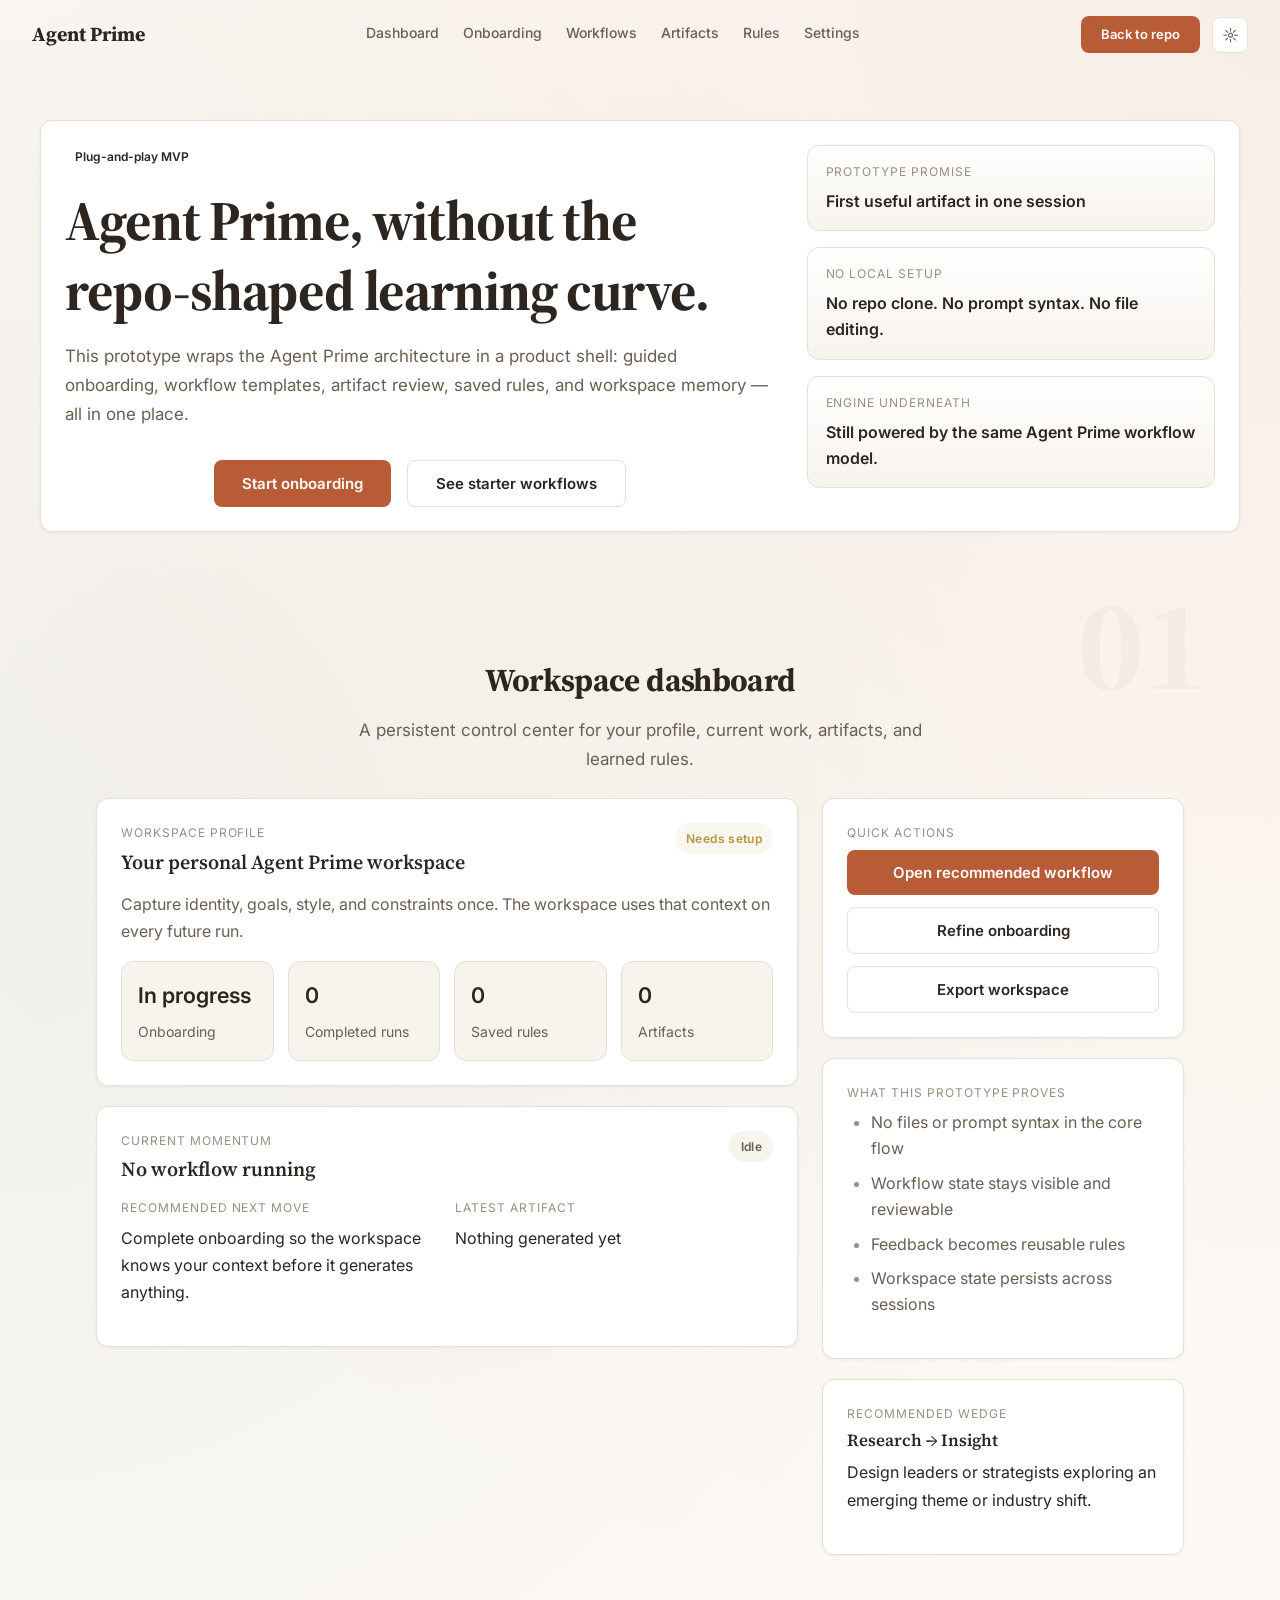
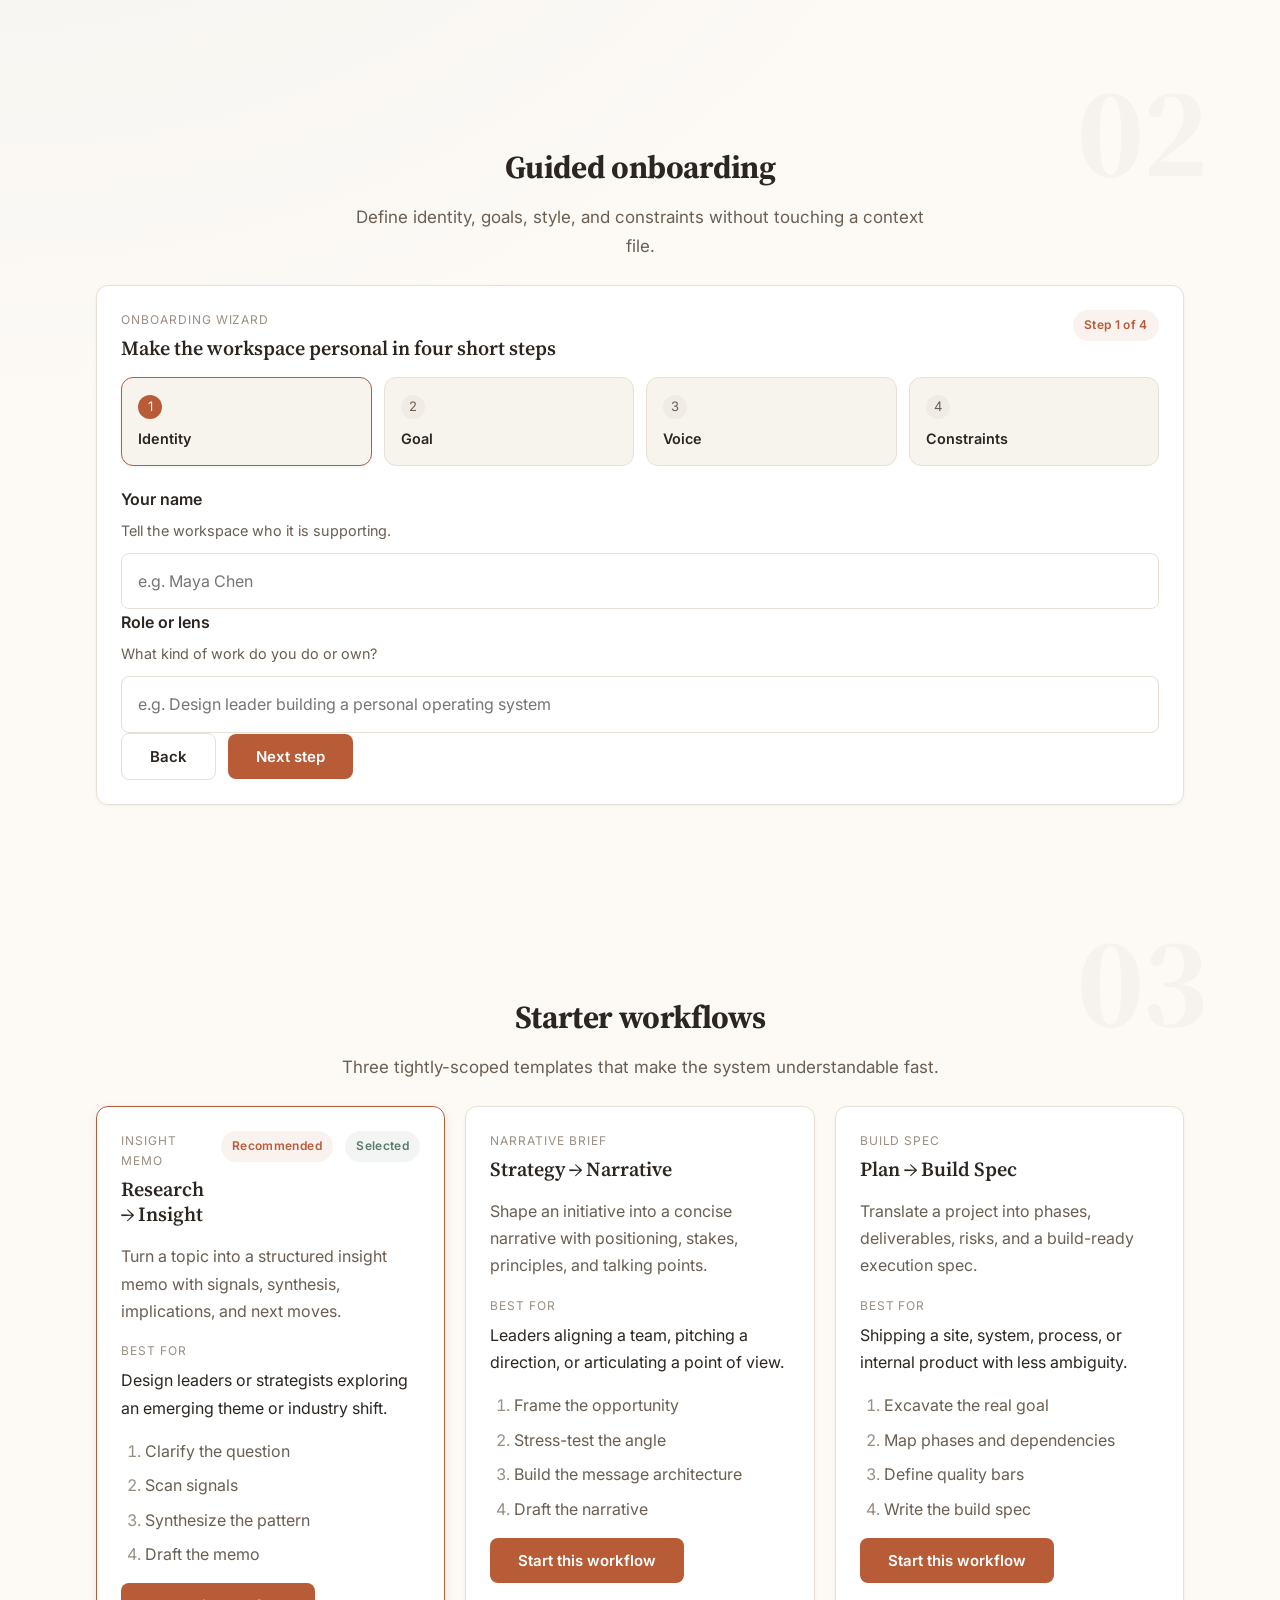
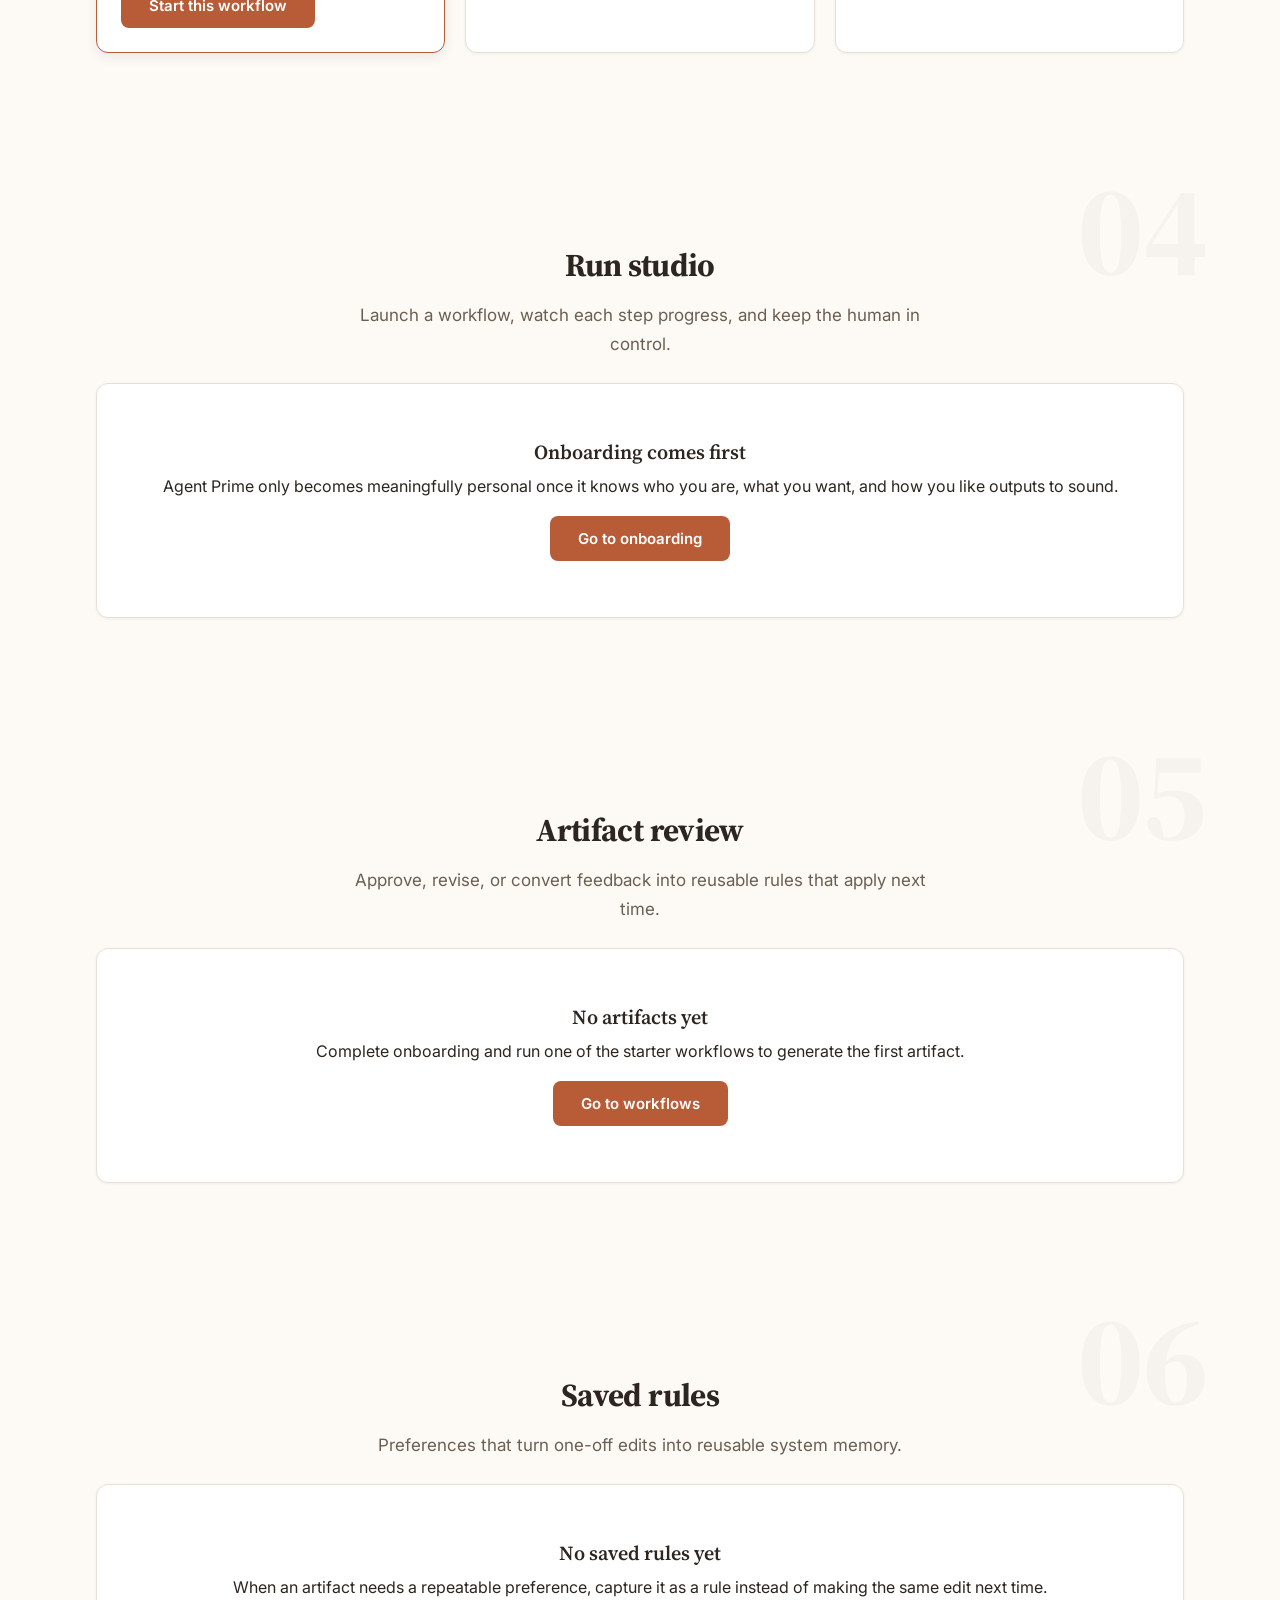
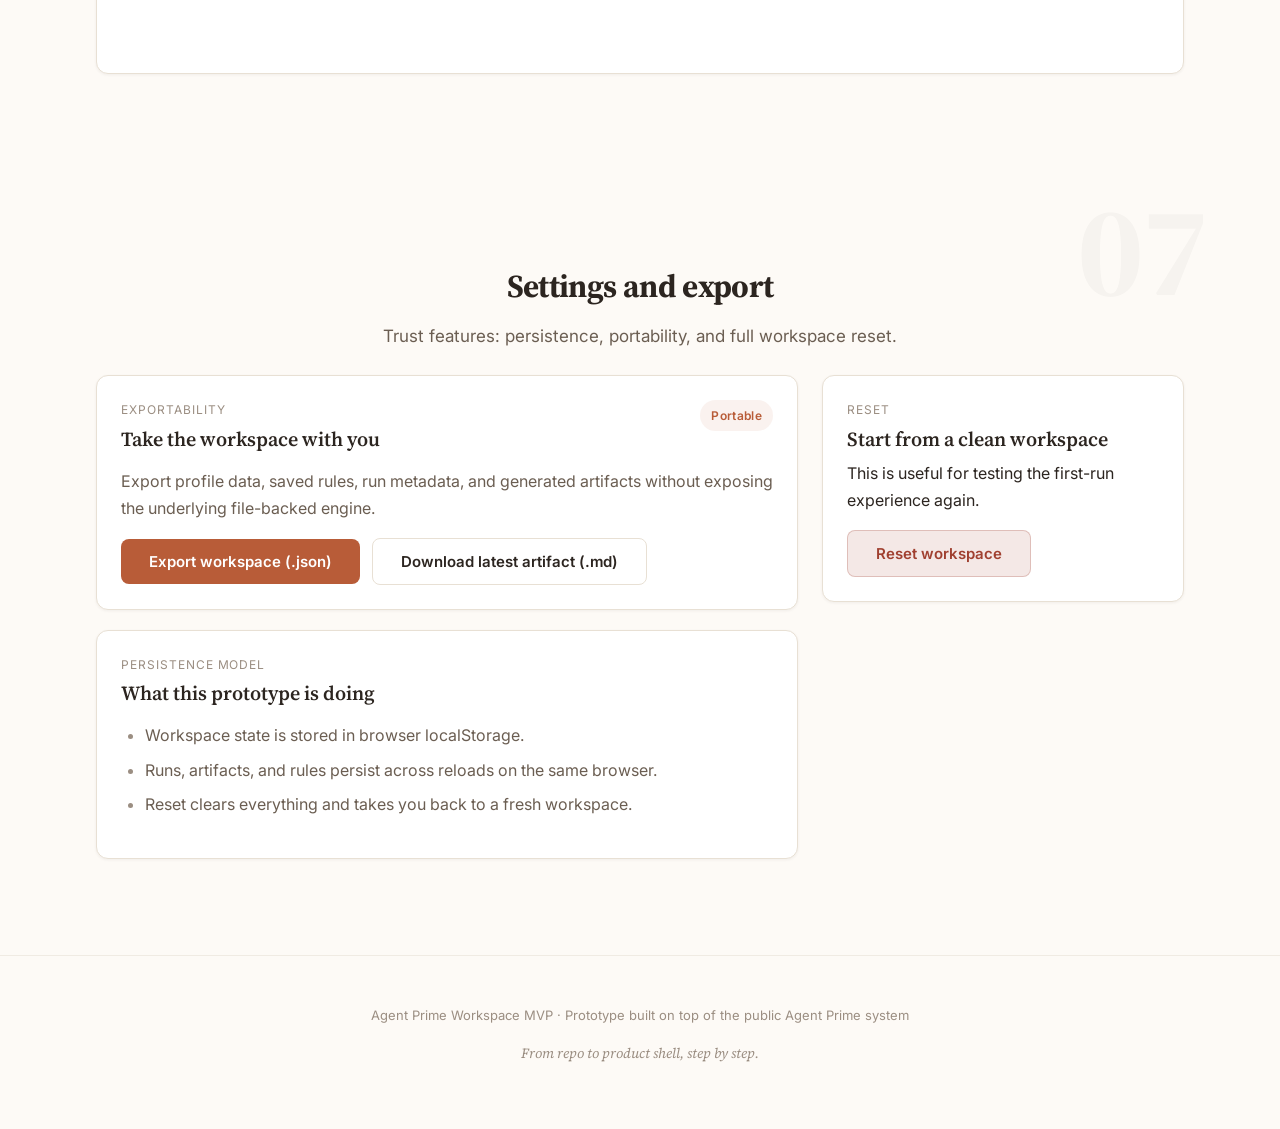
==== workspace-mvp/index.html @ 882a3389 "Add workspace MVP preview Co-authored-by: Copilot <223556219+Copilot@users.noreply.github.com>" ====
<!DOCTYPE html>
<html lang="en" data-theme="light">
<head>
  <meta charset="UTF-8">
  <meta name="viewport" content="width=device-width, initial-scale=1.0">
  <title>Agent Prime Workspace — Plug-and-Play MVP</title>
  <meta name="description" content="A plug-and-play Agent Prime workspace prototype: guided onboarding, workflow templates, artifact review, saved rules, and persistent memory in one place.">
  <meta property="og:title" content="Agent Prime Workspace — Plug-and-Play MVP">
  <meta property="og:description" content="Guided onboarding, reusable workflows, artifact review, and compounding rules — a product shell around Agent Prime.">
  <meta property="og:type" content="website">
  <meta property="og:image" content="https://avyayalaya.github.io/agent-prime/assets/og-image.png">
  <meta name="twitter:card" content="summary_large_image">
  <meta name="twitter:title" content="Agent Prime Workspace — Plug-and-Play MVP">
  <meta name="twitter:description" content="A hosted-workspace-style prototype for Agent Prime.">
  <meta name="twitter:image" content="https://avyayalaya.github.io/agent-prime/assets/og-image.png">

  <script>
    (function () {
      try {
        var saved = localStorage.getItem('agent-prime-theme');
        if (saved === 'dark' || saved === 'light') {
          document.documentElement.setAttribute('data-theme', saved);
        } else if (window.matchMedia && window.matchMedia('(prefers-color-scheme: dark)').matches) {
          document.documentElement.setAttribute('data-theme', 'dark');
        }
      } catch (e) {}
    })();
  </script>

  <link rel="preconnect" href="https://fonts.googleapis.com">
  <link rel="preconnect" href="https://fonts.gstatic.com" crossorigin>
  <link href="https://fonts.googleapis.com/css2?family=Source+Serif+4:ital,opsz,wght@0,8..60,400;0,8..60,600;0,8..60,700;1,8..60,400;1,8..60,600;1,8..60,700&family=Inter:wght@400;500;600&family=JetBrains+Mono:wght@400&display=swap" rel="stylesheet">
  <link rel="stylesheet" href="assets/style.css">
  <link rel="stylesheet" href="assets/workspace.css">
</head>
<body class="workspace-page">
  <div class="progress-bar" aria-hidden="true"></div>

  <header class="site-nav" role="banner">
    <a href="index.html" class="site-nav__logo" aria-label="Agent Prime — home">Agent Prime</a>

    <nav aria-label="Workspace navigation">
      <ul class="site-nav__links" id="main-nav">
        <li><a href="#dashboard">Dashboard</a></li>
        <li><a href="#onboarding">Onboarding</a></li>
        <li><a href="#workflows">Workflows</a></li>
        <li><a href="#artifacts">Artifacts</a></li>
        <li><a href="#rules">Rules</a></li>
        <li><a href="#settings">Settings</a></li>
      </ul>
    </nav>

    <div class="site-nav__right">
      <a href="../README.md" class="site-nav__cta">Back to repo</a>
      <button
        class="theme-toggle"
        type="button"
        aria-label="Switch to dark mode"
        title="Toggle dark mode"
      >
        <span class="theme-toggle__icon--light" aria-hidden="true">&#9788;</span>
        <span class="theme-toggle__icon--dark" aria-hidden="true">&#9789;</span>
      </button>
      <button
        class="nav-toggle"
        type="button"
        aria-label="Open navigation"
        aria-expanded="false"
        aria-controls="main-nav"
      >
        <span aria-hidden="true">&#9776;</span>
      </button>
    </div>
  </header>

  <main>
    <section id="hero" class="workspace-hero-section">
      <div class="workspace-shell">
        <div class="workspace-hero card">
          <div class="workspace-hero__copy">
            <span class="badge badge--warm">Plug-and-play MVP</span>
            <h1>Agent Prime, without the repo-shaped learning curve.</h1>
            <p class="subtitle">This prototype wraps the Agent Prime architecture in a product shell: guided onboarding, workflow templates, artifact review, saved rules, and workspace memory — all in one place.</p>
            <div class="hero__cta">
              <a href="#onboarding" class="btn btn--primary">Start onboarding</a>
              <a href="#workflows" class="btn btn--secondary">See starter workflows</a>
            </div>
          </div>

          <div class="workspace-hero__meta">
            <div class="workspace-mini-stat">
              <span class="workspace-mini-stat__label">Prototype promise</span>
              <strong>First useful artifact in one session</strong>
            </div>
            <div class="workspace-mini-stat">
              <span class="workspace-mini-stat__label">No local setup</span>
              <strong>No repo clone. No prompt syntax. No file editing.</strong>
            </div>
            <div class="workspace-mini-stat">
              <span class="workspace-mini-stat__label">Engine underneath</span>
              <strong>Still powered by the same Agent Prime workflow model.</strong>
            </div>
          </div>
        </div>
      </div>
    </section>

    <section id="dashboard" class="section workspace-section fade-in">
      <div class="section-number" aria-hidden="true">01</div>
      <div class="section__header">
        <h2 class="section__title">Workspace dashboard</h2>
        <p class="section__subtitle">A persistent control center for your profile, current work, artifacts, and learned rules.</p>
      </div>
      <div class="workspace-shell">
        <div id="workspaceDashboard"></div>
      </div>
    </section>

    <section id="onboarding" class="section workspace-section fade-in">
      <div class="section-number" aria-hidden="true">02</div>
      <div class="section__header">
        <h2 class="section__title">Guided onboarding</h2>
        <p class="section__subtitle">Define identity, goals, style, and constraints without touching a context file.</p>
      </div>
      <div class="workspace-shell">
        <div id="workspaceOnboarding"></div>
      </div>
    </section>

    <section id="workflows" class="section workspace-section fade-in">
      <div class="section-number" aria-hidden="true">03</div>
      <div class="section__header">
        <h2 class="section__title">Starter workflows</h2>
        <p class="section__subtitle">Three tightly-scoped templates that make the system understandable fast.</p>
      </div>
      <div class="workspace-shell">
        <div id="workspaceWorkflows"></div>
      </div>
    </section>

    <section id="studio" class="section workspace-section fade-in">
      <div class="section-number" aria-hidden="true">04</div>
      <div class="section__header">
        <h2 class="section__title">Run studio</h2>
        <p class="section__subtitle">Launch a workflow, watch each step progress, and keep the human in control.</p>
      </div>
      <div class="workspace-shell">
        <div id="workspaceStudio"></div>
      </div>
    </section>

    <section id="artifacts" class="section workspace-section fade-in">
      <div class="section-number" aria-hidden="true">05</div>
      <div class="section__header">
        <h2 class="section__title">Artifact review</h2>
        <p class="section__subtitle">Approve, revise, or convert feedback into reusable rules that apply next time.</p>
      </div>
      <div class="workspace-shell">
        <div id="workspaceArtifacts"></div>
      </div>
    </section>

    <section id="rules" class="section workspace-section fade-in">
      <div class="section-number" aria-hidden="true">06</div>
      <div class="section__header">
        <h2 class="section__title">Saved rules</h2>
        <p class="section__subtitle">Preferences that turn one-off edits into reusable system memory.</p>
      </div>
      <div class="workspace-shell">
        <div id="workspaceRules"></div>
      </div>
    </section>

    <section id="settings" class="section workspace-section fade-in">
      <div class="section-number" aria-hidden="true">07</div>
      <div class="section__header">
        <h2 class="section__title">Settings and export</h2>
        <p class="section__subtitle">Trust features: persistence, portability, and full workspace reset.</p>
      </div>
      <div class="workspace-shell">
        <div id="workspaceSettings"></div>
      </div>
    </section>
  </main>

  <footer class="site-footer">
    <p>Agent Prime Workspace MVP &middot; Prototype built on top of the public Agent Prime system</p>
    <p class="site-footer__motto">From repo to product shell, step by step.</p>
  </footer>

  <script src="assets/main.js"></script>
  <script src="assets/workspace.js"></script>
</body>
</html>
---- workspace-mvp/assets/style.css ----
/* ==========================================================================
   Agent Prime — Design System & Landing Page Styles
   Version: 1.0.0
   ========================================================================== */

/* --------------------------------------------------------------------------
   1. CUSTOM PROPERTIES — Light Mode (Default)
   -------------------------------------------------------------------------- */
:root {
  /* Backgrounds & Surfaces */
  --bg: #FDFAF6;
  --surface: #FFFFFF;
  --surface-warm: #F7F3ED;

  /* Borders */
  --border: #E8E0D4;
  --border-light: #F0EBE3;

  /* Text */
  --text: #2C2520;
  --text-secondary: #6B5E52;
  --text-muted: #9B8E82;

  /* Accent — Terracotta */
  --accent: #B85C38;
  --accent-light: rgba(184, 92, 56, 0.08);
  --accent-medium: rgba(184, 92, 56, 0.15);

  /* Sage */
  --sage: #5B7B6A;
  --sage-light: rgba(91, 123, 106, 0.08);

  /* Warm Gold */
  --warm-gold: #B8963E;
  --warm-gold-light: rgba(184, 150, 62, 0.08);

  /* Stone */
  --stone: #8B7D6B;

  /* Human — Purple */
  --human: #6B4C8A;
  --human-light: rgba(107, 76, 138, 0.08);

  /* Error */
  --error: #A04030;
  --error-light: rgba(160, 64, 48, 0.08);

  /* Radii */
  --radius: 8px;
  --radius-lg: 12px;

  /* Shadows */
  --shadow-sm: 0 1px 3px rgba(44, 37, 32, 0.06);
  --shadow-md: 0 4px 12px rgba(44, 37, 32, 0.08);
  --shadow-lg: 0 8px 24px rgba(44, 37, 32, 0.12);

  /* Font stacks */
  --font-serif: 'Source Serif 4', Georgia, 'Times New Roman', serif;
  --font-sans: 'Inter', -apple-system, BlinkMacSystemFont, 'Segoe UI', Roboto, sans-serif;
  --font-mono: 'JetBrains Mono', 'Fira Code', 'Cascadia Code', Consolas, monospace;
}

/* --------------------------------------------------------------------------
   1b. CUSTOM PROPERTIES — Dark Mode
   -------------------------------------------------------------------------- */
[data-theme="dark"] {
  --bg: #0F0D0B;
  --surface: rgba(255, 255, 255, 0.04);
  --surface-warm: rgba(255, 255, 255, 0.06);
  --border: rgba(255, 255, 255, 0.08);
  --border-light: rgba(255, 255, 255, 0.04);
  --text: #F0EDE8;
  --text-secondary: #B0A89E;
  --text-muted: #7A7068;
  --accent: #D4714A;
  --accent-light: rgba(212, 113, 74, 0.12);
  --accent-medium: rgba(212, 113, 74, 0.2);
  --sage: #7BA08A;
  --sage-light: rgba(123, 160, 138, 0.12);
  --warm-gold: #D4B44A;
  --warm-gold-light: rgba(212, 180, 74, 0.12);
  --stone: #A89888;
  --human: #9A7CB8;
  --human-light: rgba(154, 124, 184, 0.12);
  --error: #D05040;
  --error-light: rgba(208, 80, 64, 0.12);
  --shadow-sm: 0 1px 3px rgba(0, 0, 0, 0.2);
  --shadow-md: 0 4px 12px rgba(0, 0, 0, 0.25);
  --shadow-lg: 0 8px 24px rgba(0, 0, 0, 0.35);
}

/* --------------------------------------------------------------------------
   2. RESET & BASE
   -------------------------------------------------------------------------- */
*,
*::before,
*::after {
  box-sizing: border-box;
  margin: 0;
  padding: 0;
}

html {
  scroll-behavior: smooth;
  -webkit-text-size-adjust: 100%;
  text-size-adjust: 100%;
}

body {
  font-family: var(--font-sans);
  font-size: 1rem;
  line-height: 1.65;
  color: var(--text);
  background: var(--bg);
  -webkit-font-smoothing: antialiased;
  -moz-osx-font-smoothing: grayscale;
  text-rendering: optimizeLegibility;
  overflow-x: hidden;
  min-height: 100vh;
}

img,
picture,
video,
canvas,
svg {
  display: block;
  max-width: 100%;
}

input,
button,
textarea,
select {
  font: inherit;
}

a {
  color: var(--accent);
  text-decoration: none;
  transition: color 0.15s ease;
}

a:hover {
  color: var(--text);
}

::selection {
  background: var(--accent-medium);
  color: var(--text);
}

/* --------------------------------------------------------------------------
   3. PROGRESS BAR
   -------------------------------------------------------------------------- */
.progress-bar {
  position: fixed;
  top: 0;
  left: 0;
  height: 3px;
  width: 0%;
  background: linear-gradient(90deg, var(--accent), var(--warm-gold));
  z-index: 200;
  transition: width 0.1s linear;
  pointer-events: none;
}

/* --------------------------------------------------------------------------
   4. TYPOGRAPHY
   -------------------------------------------------------------------------- */
h1, h2, h3, h4, h5, h6 {
  font-family: var(--font-serif);
  color: var(--text);
  line-height: 1.25;
  text-wrap: balance;
}

h1 {
  font-size: 2.25rem;
  font-weight: 700;
  letter-spacing: -0.02em;
  margin-bottom: 1rem;
}

h2 {
  font-size: 1.625rem;
  font-weight: 600;
  letter-spacing: -0.015em;
  margin-bottom: 0.75rem;
}

h3 {
  font-size: 1.25rem;
  font-weight: 600;
  margin-bottom: 0.5rem;
}

h4 {
  font-size: 1.0625rem;
  font-weight: 600;
  margin-bottom: 0.5rem;
}

h5 {
  font-size: 0.9375rem;
  font-weight: 600;
  margin-bottom: 0.375rem;
}

h6 {
  font-size: 0.8125rem;
  font-weight: 600;
  text-transform: uppercase;
  letter-spacing: 0.05em;
  margin-bottom: 0.375rem;
}

p {
  margin-bottom: 1rem;
  line-height: 1.7;
}

.subtitle {
  font-size: 1.0625rem;
  color: var(--text-secondary);
  line-height: 1.7;
}

strong {
  font-weight: 600;
}

em {
  font-style: italic;
}

ul, ol {
  padding-left: 1.5rem;
  margin-bottom: 1rem;
}

li {
  margin-bottom: 0.375rem;
  line-height: 1.65;
}

li::marker {
  color: var(--text-muted);
}

hr {
  border: none;
  border-top: 1px solid var(--border);
  margin: 2rem 0;
}

/* --------------------------------------------------------------------------
   5. DARK MODE TOGGLE
   -------------------------------------------------------------------------- */
.theme-toggle {
  position: relative;
  background: var(--surface);
  border: 1px solid var(--border);
  border-radius: var(--radius);
  width: 2.25rem;
  height: 2.25rem;
  display: flex;
  align-items: center;
  justify-content: center;
  cursor: pointer;
  transition: box-shadow 0.2s ease, border-color 0.2s ease;
  color: var(--text-secondary);
  font-size: 1rem;
  flex-shrink: 0;
}

.theme-toggle:hover {
  box-shadow: var(--shadow-sm);
  border-color: var(--accent);
  color: var(--accent);
}

.theme-toggle__icon--light,
.theme-toggle__icon--dark {
  position: absolute;
  transition: opacity 0.2s ease;
}

.theme-toggle__icon--dark {
  opacity: 0;
}

[data-theme="dark"] .theme-toggle__icon--light {
  opacity: 0;
}

[data-theme="dark"] .theme-toggle__icon--dark {
  opacity: 1;
}

/* --------------------------------------------------------------------------
   6. CARD
   -------------------------------------------------------------------------- */
.card {
  background: var(--surface);
  border: 1px solid var(--border);
  border-radius: var(--radius-lg);
  padding: 1.5rem;
  box-shadow: var(--shadow-sm);
  transition: box-shadow 0.2s ease, transform 0.2s ease;
}

.card:hover {
  box-shadow: var(--shadow-md);
}

/* --------------------------------------------------------------------------
   7. BADGES
   -------------------------------------------------------------------------- */
.badge {
  display: inline-flex;
  align-items: center;
  gap: 0.25rem;
  padding: 0.25rem 0.625rem;
  font-size: 0.75rem;
  font-weight: 600;
  border-radius: 100px;
  line-height: 1.4;
}

.badge--accent {
  background: var(--accent-light);
  color: var(--accent);
}

.badge--sage {
  background: var(--sage-light);
  color: var(--sage);
}

.badge--gold {
  background: var(--warm-gold-light);
  color: var(--warm-gold);
}

.badge--stone {
  background: rgba(139, 125, 107, 0.08);
  color: var(--stone);
}

[data-theme="dark"] .badge--stone {
  background: rgba(168, 152, 136, 0.12);
}

.badge--human {
  background: var(--human-light);
  color: var(--human);
}

.badge--error {
  background: var(--error-light);
  color: var(--error);
}

/* --------------------------------------------------------------------------
   8. CALLOUT / BLOCKQUOTE
   -------------------------------------------------------------------------- */
blockquote,
.callout {
  border-left: 3px solid var(--accent);
  background: var(--surface-warm);
  padding: 1.25rem 1.5rem;
  border-radius: 0 var(--radius) var(--radius) 0;
  margin-bottom: 1.5rem;
  font-size: 0.9375rem;
  line-height: 1.7;
  color: var(--text-secondary);
}

blockquote p:last-child,
.callout p:last-child {
  margin-bottom: 0;
}

.callout--info {
  border-left-color: var(--sage);
}

.callout--warning {
  border-left-color: var(--warm-gold);
  background: var(--warm-gold-light);
}

.callout--tip {
  border-left-color: var(--human);
}

.callout--error {
  border-left-color: var(--error);
  background: var(--error-light);
}

/* --------------------------------------------------------------------------
   9. TABLES
   -------------------------------------------------------------------------- */
.table-wrapper {
  overflow-x: auto;
  margin-bottom: 1.5rem;
  border: 1px solid var(--border);
  border-radius: var(--radius);
}

table {
  width: 100%;
  border-collapse: collapse;
  font-size: 0.875rem;
}

thead {
  background: var(--surface-warm);
}

th {
  font-weight: 600;
  text-align: left;
  padding: 0.75rem 1rem;
  border-bottom: 1px solid var(--border);
  color: var(--text);
  white-space: nowrap;
}

td {
  padding: 0.75rem 1rem;
  border-bottom: 1px solid var(--border-light);
  color: var(--text-secondary);
}

tbody tr:nth-child(even) {
  background: var(--surface-warm);
}

tbody tr:hover {
  background: var(--accent-light);
}

tbody tr:last-child td {
  border-bottom: none;
}

/* --------------------------------------------------------------------------
   10. CODE BLOCKS
   -------------------------------------------------------------------------- */
code {
  font-family: var(--font-mono);
  font-size: 0.875em;
}

:not(pre) > code {
  background: var(--surface-warm);
  padding: 0.15rem 0.4rem;
  border-radius: 4px;
  border: 1px solid var(--border-light);
  color: var(--accent);
  font-size: 0.8125em;
}

pre {
  background: #1E1B18;
  color: #E8E0D4;
  padding: 1.25rem 1.5rem;
  border-radius: var(--radius);
  overflow-x: auto;
  margin-bottom: 1.5rem;
  font-size: 0.8125rem;
  line-height: 1.65;
  border: 1px solid rgba(255, 255, 255, 0.06);
}

pre code {
  background: none;
  padding: 0;
  border: none;
  color: inherit;
  font-size: inherit;
}

[data-theme="dark"] pre {
  background: rgba(255, 255, 255, 0.04);
  border-color: var(--border);
}

[data-theme="dark"] :not(pre) > code {
  background: rgba(255, 255, 255, 0.06);
  border-color: var(--border);
}

/* --------------------------------------------------------------------------
   11. SITE NAV
   -------------------------------------------------------------------------- */
.site-nav {
  position: fixed;
  top: 0;
  left: 0;
  right: 0;
  z-index: 100;
  padding: 1rem 2rem;
  display: flex;
  align-items: center;
  justify-content: space-between;
  transition: background 0.3s ease, box-shadow 0.3s ease;
}

.site-nav.scrolled {
  background: var(--bg);
  box-shadow: var(--shadow-sm);
  border-bottom: 1px solid var(--border-light);
}

.site-nav__logo {
  font-family: var(--font-serif);
  font-weight: 700;
  font-size: 1.25rem;
  color: var(--text);
  text-decoration: none;
  flex-shrink: 0;
}

.site-nav__logo:hover {
  color: var(--accent);
}

.site-nav__links {
  display: flex;
  gap: 1.5rem;
  list-style: none;
  align-items: center;
  padding: 0;
  margin: 0;
}

.site-nav__links a {
  font-size: 0.875rem;
  font-weight: 500;
  color: var(--text-secondary);
  text-decoration: none;
  transition: color 0.15s ease;
  white-space: nowrap;
}

.site-nav__links a:hover,
.site-nav__links a.active {
  color: var(--accent);
}

.site-nav__right {
  display: flex;
  align-items: center;
  gap: 0.75rem;
}

.site-nav__cta {
  display: inline-flex;
  align-items: center;
  gap: 0.375rem;
  padding: 0.5rem 1.25rem;
  font-size: 0.8125rem;
  font-weight: 600;
  background: var(--accent);
  color: #fff;
  border-radius: var(--radius);
  text-decoration: none;
  transition: background 0.2s ease, box-shadow 0.2s ease, transform 0.2s ease;
  white-space: nowrap;
}

.site-nav__cta:hover {
  background: #A04E2E;
  color: #fff;
  box-shadow: var(--shadow-sm);
  transform: translateY(-1px);
}

/* Mobile nav toggle */
.nav-toggle {
  display: none;
  background: none;
  border: none;
  cursor: pointer;
  padding: 0.5rem;
  color: var(--text);
  font-size: 1.25rem;
  line-height: 1;
}

/* --------------------------------------------------------------------------
   12. HERO
   -------------------------------------------------------------------------- */
.hero {
  min-height: 85vh;
  display: flex;
  align-items: center;
  justify-content: center;
  text-align: center;
  padding: 8rem 2rem 4rem;
}

.hero__content {
  max-width: 800px;
}

.hero__headline {
  font-family: var(--font-serif);
  font-size: 3.5rem;
  font-weight: 700;
  letter-spacing: -0.03em;
  color: var(--text);
  margin-bottom: 1.5rem;
  line-height: 1.15;
  text-wrap: balance;
}

.hero__manifesto {
  font-family: var(--font-serif);
  font-size: 1.1875rem;
  line-height: 1.8;
  color: var(--text-secondary);
  margin-bottom: 2.5rem;
}

.hero__manifesto p {
  margin-bottom: 1rem;
}

.hero__manifesto p:last-child {
  margin-bottom: 0;
}

/* Layer preview chips */
.hero__layers {
  display: flex;
  flex-wrap: wrap;
  justify-content: center;
  gap: 0.5rem;
  margin-bottom: 2rem;
}

.hero__layer-chip {
  padding: 0.5rem 1rem;
  font-size: 0.8125rem;
  font-weight: 500;
  border: 1px solid var(--border);
  border-radius: 100px;
  color: var(--text-secondary);
  text-decoration: none;
  transition: all 0.2s ease;
  font-family: var(--font-sans);
}

.hero__layer-chip:hover {
  border-color: var(--accent);
  color: var(--accent);
  background: var(--accent-light);
}

/* Author line */
.hero__author {
  font-size: 0.9375rem;
  color: var(--text-muted);
  margin-bottom: 2rem;
}

.hero__author em {
  font-family: var(--font-serif);
}

/* CTAs */
.hero__cta {
  display: flex;
  gap: 1rem;
  justify-content: center;
  flex-wrap: wrap;
}

/* --------------------------------------------------------------------------
   13. BUTTONS
   -------------------------------------------------------------------------- */
.btn {
  display: inline-flex;
  align-items: center;
  gap: 0.5rem;
  padding: 0.75rem 1.75rem;
  font-size: 0.9375rem;
  font-weight: 600;
  border-radius: var(--radius);
  text-decoration: none;
  transition: all 0.2s ease;
  cursor: pointer;
  border: none;
  font-family: var(--font-sans);
  line-height: 1.4;
}

.btn--primary {
  background: var(--accent);
  color: #fff;
}

.btn--primary:hover {
  background: #A04E2E;
  color: #fff;
  box-shadow: var(--shadow-md);
  transform: translateY(-1px);
}

.btn--secondary {
  background: transparent;
  color: var(--text);
  border: 1.5px solid var(--border);
}

.btn--secondary:hover {
  border-color: var(--accent);
  color: var(--accent);
}

/* --------------------------------------------------------------------------
   14. SECTIONS
   -------------------------------------------------------------------------- */
.section {
  padding: 6rem 2rem;
  max-width: 1200px;
  margin: 0 auto;
}

.section--alt {
  background: var(--surface-warm);
}

.section--alt > .section {
  padding-left: 0;
  padding-right: 0;
}

.section--full {
  max-width: none;
}

.section__header {
  text-align: center;
}

.section__title {
  font-family: var(--font-serif);
  font-size: 2rem;
  font-weight: 700;
  text-align: center;
  margin-bottom: 1rem;
  letter-spacing: -0.02em;
  text-wrap: balance;
}

.section__subtitle {
  font-size: 1.0625rem;
  color: var(--text-secondary);
  text-align: center;
  max-width: 600px;
  margin: 0 auto 1.5rem;
}

.section__map-link {
  display: inline-block;
  font-family: 'Inter', sans-serif;
  font-size: 0.875rem;
  font-weight: 500;
  color: var(--accent);
  text-decoration: none;
  padding: 0.4rem 1rem;
  border: 1px solid var(--accent);
  border-radius: var(--radius);
  transition: background 0.2s, color 0.2s;
  margin: 0 auto 3rem;
  text-align: center;
}

.section__map-link:hover {
  background: var(--accent);
  color: #fff;
  line-height: 1.7;
}

/* --------------------------------------------------------------------------
   15. CEILINGS GRID
   -------------------------------------------------------------------------- */
.ceilings-grid {
  display: grid;
  grid-template-columns: repeat(3, 1fr);
  gap: 1.5rem;
}

.ceiling-card {
  background: var(--surface);
  border: 1px solid var(--border);
  border-radius: var(--radius-lg);
  padding: 2rem;
  text-align: center;
  transition: box-shadow 0.2s ease, transform 0.2s ease;
}

.ceiling-card:hover {
  box-shadow: var(--shadow-md);
  transform: translateY(-2px);
}

.ceiling-card__icon {
  font-size: 2rem;
  margin-bottom: 1rem;
  line-height: 1;
}

.ceiling-card__title {
  font-family: var(--font-serif);
  font-size: 1.25rem;
  font-weight: 600;
  margin-bottom: 0.75rem;
}

.ceiling-card__desc {
  font-size: 0.9375rem;
  color: var(--text-secondary);
  line-height: 1.65;
}

/* --------------------------------------------------------------------------
   16. DECISION TREE
   -------------------------------------------------------------------------- */
.decision-grid {
  display: grid;
  grid-template-columns: repeat(2, 1fr);
  gap: 1rem;
  max-width: 800px;
  margin: 0 auto;
}

.decision-card {
  display: block;
  background: var(--surface);
  border: 1px solid var(--border);
  border-radius: var(--radius);
  padding: 1.25rem 1.5rem;
  text-decoration: none;
  transition: all 0.2s ease;
  cursor: pointer;
}

.decision-card:hover {
  border-color: var(--accent);
  box-shadow: var(--shadow-sm);
}

/* Layer-colored left borders */
.decision-card[data-layer="identity"]      { border-left: 3px solid var(--accent); }
.decision-card[data-layer="memory"]        { border-left: 3px solid var(--sage); }
.decision-card[data-layer="agents"]        { border-left: 3px solid var(--warm-gold); }
.decision-card[data-layer="orchestration"] { border-left: 3px solid var(--stone); }
.decision-card[data-layer="skills"]        { border-left: 3px solid var(--human); }
.decision-card[data-layer="craft"]         { border-left: 3px solid var(--error); }
.decision-card[data-layer="all"]           { border-left: 3px solid var(--text); }

.decision-card--full {
  grid-column: 1 / -1;
  text-align: center;
}

.decision-card__problem {
  font-weight: 600;
  font-size: 0.9375rem;
  color: var(--text);
  margin-bottom: 0.25rem;
}

.decision-card__solution {
  font-size: 0.8125rem;
  color: var(--text-muted);
}

/* --------------------------------------------------------------------------
   17. LAYERS GRID
   -------------------------------------------------------------------------- */
.layers-grid {
  display: grid;
  grid-template-columns: repeat(2, 1fr);
  gap: 1.5rem;
}

.layer-card {
  background: var(--surface);
  border: 1px solid var(--border);
  border-radius: var(--radius-lg);
  padding: 2rem;
  transition: box-shadow 0.2s ease, transform 0.2s ease;
  position: relative;
}

.layer-card:hover {
  box-shadow: var(--shadow-md);
  transform: translateY(-2px);
}

/* Top border color by layer */
.layer-card[data-layer="identity"]      { border-top: 3px solid var(--accent); }
.layer-card[data-layer="memory"]        { border-top: 3px solid var(--sage); }
.layer-card[data-layer="agents"]        { border-top: 3px solid var(--warm-gold); }
.layer-card[data-layer="orchestration"] { border-top: 3px solid var(--stone); }
.layer-card[data-layer="skills"]        { border-top: 3px solid var(--human); }
.layer-card[data-layer="craft"]         { border-top: 3px solid var(--error); }
.layer-card[data-layer="the-loop"]      { border-top: 3px solid var(--text); }

.layer-card--full {
  grid-column: 1 / -1;
  text-align: center;
}

.layer-card__number {
  font-family: var(--font-serif);
  font-size: 0.75rem;
  font-weight: 600;
  text-transform: uppercase;
  letter-spacing: 0.1em;
  margin-bottom: 0.5rem;
  display: block;
}

/* Number color by layer */
.layer-card[data-layer="identity"] .layer-card__number      { color: var(--accent); }
.layer-card[data-layer="memory"] .layer-card__number         { color: var(--sage); }
.layer-card[data-layer="agents"] .layer-card__number         { color: var(--warm-gold); }
.layer-card[data-layer="orchestration"] .layer-card__number  { color: var(--stone); }
.layer-card[data-layer="skills"] .layer-card__number         { color: var(--human); }
.layer-card[data-layer="craft"] .layer-card__number          { color: var(--error); }
.layer-card[data-layer="the-loop"] .layer-card__number       { color: var(--text); }

.layer-card__title {
  font-family: var(--font-serif);
  font-size: 1.375rem;
  font-weight: 700;
  margin-bottom: 0.75rem;
}

.layer-card__description {
  font-size: 0.9375rem;
  color: var(--text-secondary);
  line-height: 1.65;
  margin-bottom: 1rem;
}

.layer-card__meta {
  font-size: 0.8125rem;
  color: var(--text-muted);
  margin-bottom: 1rem;
}

.layer-card__link {
  font-size: 0.875rem;
  font-weight: 600;
  text-decoration: none;
  transition: color 0.15s ease;
}

/* Link color by layer */
.layer-card[data-layer="identity"] .layer-card__link      { color: var(--accent); }
.layer-card[data-layer="memory"] .layer-card__link         { color: var(--sage); }
.layer-card[data-layer="agents"] .layer-card__link         { color: var(--warm-gold); }
.layer-card[data-layer="orchestration"] .layer-card__link  { color: var(--stone); }
.layer-card[data-layer="skills"] .layer-card__link         { color: var(--human); }
.layer-card[data-layer="craft"] .layer-card__link          { color: var(--error); }
.layer-card[data-layer="the-loop"] .layer-card__link       { color: var(--text); }

.layer-card__link:hover {
  opacity: 0.8;
}

/* --------------------------------------------------------------------------
   18. GALLERY GRID
   -------------------------------------------------------------------------- */
.gallery-grid {
  display: grid;
  grid-template-columns: repeat(auto-fit, minmax(260px, 1fr));
  gap: 1.5rem;
}

.artifact-card {
  display: block;
  background: var(--surface);
  border: 1px solid var(--border);
  border-radius: var(--radius-lg);
  overflow: hidden;
  transition: box-shadow 0.2s ease, transform 0.2s ease;
  text-decoration: none;
  color: inherit;
}

.artifact-card:hover {
  box-shadow: var(--shadow-md);
  transform: translateY(-2px);
}

.artifact-card__img {
  width: 100%;
  height: 240px;
  overflow: hidden;
  border-bottom: 1px solid var(--border-light);
  background: var(--surface-warm);
}

.artifact-card__img img {
  width: 100%;
  height: 100%;
  object-fit: cover;
  object-position: top;
  display: block;
  transition: transform 0.3s ease;
}

.artifact-card:hover .artifact-card__img img {
  transform: scale(1.03);
}

.artifact-card__body {
  padding: 1.25rem;
}

.artifact-card__title {
  font-family: var(--font-serif);
  font-size: 1.0625rem;
  font-weight: 600;
  margin-bottom: 0.25rem;
}

.artifact-card__meta {
  font-size: 0.8125rem;
  color: var(--text-muted);
}

/* --------------------------------------------------------------------------
   19. PATHS GRID (Get Started)
   -------------------------------------------------------------------------- */
.paths-grid {
  display: grid;
  grid-template-columns: repeat(3, 1fr);
  gap: 1.5rem;
  margin-bottom: 2.5rem;
}

.path-card {
  background: var(--surface);
  border: 1px solid var(--border);
  border-radius: var(--radius-lg);
  padding: 2rem;
  text-align: center;
  transition: box-shadow 0.2s ease, transform 0.2s ease;
}

.path-card:hover {
  box-shadow: var(--shadow-md);
  transform: translateY(-2px);
}

.path-card--primary {
  border: 2px solid var(--accent);
}

.path-card__title {
  font-family: var(--font-serif);
  font-size: 1.25rem;
  font-weight: 600;
  margin-bottom: 0.75rem;
}

.path-card__desc {
  font-size: 0.9375rem;
  color: var(--text-secondary);
  line-height: 1.65;
}

/* --------------------------------------------------------------------------
   20. CLONE COMMAND
   -------------------------------------------------------------------------- */
.clone-command {
  text-align: center;
}

.clone-command code {
  display: inline-block;
  background: var(--text);
  color: var(--bg);
  padding: 0.875rem 1.75rem;
  border-radius: var(--radius);
  font-size: 0.9375rem;
  font-family: var(--font-mono);
  letter-spacing: -0.01em;
  border: none;
}

[data-theme="dark"] .clone-command code {
  background: #F0EDE8;
  color: #0F0D0B;
}

/* --------------------------------------------------------------------------
   21. SITE FOOTER
   -------------------------------------------------------------------------- */
.site-footer {
  padding: 3rem 2rem;
  text-align: center;
  border-top: 1px solid var(--border-light);
  font-size: 0.8125rem;
  color: var(--text-muted);
}

.site-footer a {
  color: var(--text-muted);
  text-decoration: none;
  transition: color 0.15s ease;
}

.site-footer a:hover {
  color: var(--accent);
}

.site-footer__motto {
  font-family: var(--font-serif);
  font-style: italic;
  margin-top: 0.5rem;
  font-size: 0.875rem;
}

/* --------------------------------------------------------------------------
   22. SCROLL ANIMATIONS
   -------------------------------------------------------------------------- */
.fade-in {
  opacity: 0;
  transform: translateY(20px);
  transition: opacity 0.6s ease, transform 0.6s ease;
}

.fade-in.visible {
  opacity: 1;
  transform: translateY(0);
}

/* Stagger children — optional utility */
.fade-in:nth-child(2) { transition-delay: 0.1s; }
.fade-in:nth-child(3) { transition-delay: 0.2s; }
.fade-in:nth-child(4) { transition-delay: 0.3s; }
.fade-in:nth-child(5) { transition-delay: 0.4s; }
.fade-in:nth-child(6) { transition-delay: 0.5s; }

/* --------------------------------------------------------------------------
   23. UTILITY CLASSES
   -------------------------------------------------------------------------- */
.sr-only {
  position: absolute;
  width: 1px;
  height: 1px;
  padding: 0;
  margin: -1px;
  overflow: hidden;
  clip: rect(0, 0, 0, 0);
  white-space: nowrap;
  border-width: 0;
}

.text-center { text-align: center; }
.text-muted { color: var(--text-muted); }
.text-accent { color: var(--accent); }

/* --------------------------------------------------------------------------
   27. CINEMATIC HERO UPGRADES
   -------------------------------------------------------------------------- */

/* Hero container positioning for floating shapes */
.hero {
  position: relative;
  overflow: hidden;
}

/* Floating shapes — decorative geometry behind hero content */
.hero-shape {
  position: absolute;
  border-radius: 30% 70% 70% 30% / 30% 30% 70% 70%;
  pointer-events: none;
  z-index: 0;
}

.hero-shape.s1 {
  width: 340px;
  height: 340px;
  background: var(--accent);
  opacity: 0.08;
  top: 8%;
  right: -5%;
  animation: float1 7s infinite ease-in-out;
}

.hero-shape.s2 {
  width: 280px;
  height: 280px;
  background: var(--sage);
  opacity: 0.1;
  bottom: 10%;
  left: -4%;
  border-radius: 50%;
  animation: float2 8s infinite ease-in-out;
}

.hero__content {
  position: relative;
  z-index: 1;
}

/* Grid overlay — faint repeating pattern */
.hero__grid-overlay {
  position: absolute;
  inset: 0;
  opacity: 0.03;
  pointer-events: none;
  z-index: 0;
  background-image:
    repeating-linear-gradient(0deg, var(--border) 0, var(--border) 1px, transparent 1px, transparent 60px),
    repeating-linear-gradient(90deg, var(--border) 0, var(--border) 1px, transparent 1px, transparent 60px);
  -webkit-mask-image: radial-gradient(ellipse 70% 70% at 50% 50%, black 30%, transparent 80%);
  mask-image: radial-gradient(ellipse 70% 70% at 50% 50%, black 30%, transparent 80%);
}

/* Gradient text — accent-to-gold-to-sage sweep */
.gradient-text {
  background: linear-gradient(135deg, var(--accent), var(--warm-gold), var(--sage));
  -webkit-background-clip: text;
  -webkit-text-fill-color: transparent;
  background-clip: text;
}

/* Hero stats — glassmorphism stat cards */
.hero-stats {
  display: flex;
  justify-content: center;
  gap: 1rem;
  margin-top: 2rem;
}

.hero-stat {
  background: var(--surface);
  border: 1px solid var(--border);
  border-radius: var(--radius-lg);
  padding: 1rem 1.5rem;
  text-align: center;
  min-width: 100px;
  box-shadow: var(--shadow-sm);
}

[data-theme="dark"] .hero-stat {
  background: rgba(255, 255, 255, 0.06);
  backdrop-filter: blur(12px);
  -webkit-backdrop-filter: blur(12px);
  border-color: rgba(255, 255, 255, 0.1);
  box-shadow: none;
}

.hero-stat__val {
  font-family: var(--font-serif);
  font-size: 2rem;
  font-weight: 700;
  color: var(--accent);
  line-height: 1.2;
}

.hero-stat__label {
  font-family: var(--font-mono);
  font-size: 0.6875rem;
  font-weight: 500;
  color: var(--text-muted);
  text-transform: uppercase;
  letter-spacing: 0.05em;
  margin-top: 0.25rem;
}

/* Scroll indicator — animated capsule at bottom of hero */
.scroll-indicator {
  position: absolute;
  bottom: 2rem;
  left: 50%;
  transform: translateX(-50%);
  width: 14px;
  height: 24px;
  border: 1.5px solid var(--text-muted);
  border-radius: 7px;
  z-index: 1;
}

.scroll-indicator::before {
  content: '';
  position: absolute;
  top: 4px;
  left: 50%;
  transform: translateX(-50%);
  width: 2px;
  height: 4px;
  background: var(--text-muted);
  border-radius: 1px;
  animation: scrollDot 1.5s infinite;
}

/* Dark mode adjustments for hero upgrades */
[data-theme="dark"] .hero-shape.s1 {
  opacity: 0.06;
}

[data-theme="dark"] .hero-shape.s2 {
  opacity: 0.08;
}

/* Keyframes for hero animations */
@keyframes float1 {
  0%, 100% { transform: translateY(0); }
  50% { transform: translateY(-20px); }
}

@keyframes float2 {
  0%, 100% { transform: translateY(0); }
  50% { transform: translateY(15px); }
}

@keyframes scrollDot {
  0% { transform: translateX(-50%) translateY(0); opacity: 1; }
  100% { transform: translateX(-50%) translateY(8px); opacity: 0; }
}

/* --------------------------------------------------------------------------
   28. SECTION NUMBERS (Decorative)
   -------------------------------------------------------------------------- */
.section {
  position: relative;
}

.section-number {
  font-family: var(--font-serif);
  font-size: clamp(80px, 10vw, 140px);
  font-weight: 700;
  color: rgba(44, 37, 32, 0.03);
  position: absolute;
  top: 1rem;
  right: 2rem;
  line-height: 1;
  pointer-events: none;
  user-select: none;
}

[data-theme="dark"] .section-number {
  color: rgba(240, 237, 232, 0.03);
}

/* --------------------------------------------------------------------------
   29. LEVEL CARDS (Three Levels Section)
   -------------------------------------------------------------------------- */
.levels-grid {
  display: grid;
  grid-template-columns: repeat(3, 1fr);
  gap: 1.5rem;
}

.level-card {
  background: var(--surface);
  border: 1px solid var(--border);
  border-radius: var(--radius-lg);
  padding: 2.5rem 2rem;
  text-align: center;
  transition: all 0.3s ease;
  position: relative;
  overflow: hidden;
}

.level-card:hover {
  box-shadow: var(--shadow-md);
  transform: translateY(-3px);
}

.level-card__num {
  font-family: var(--font-serif);
  font-size: 3rem;
  font-weight: 700;
  color: var(--border);
  line-height: 1;
  margin-bottom: 1rem;
}

.level-card h3 {
  font-family: var(--font-serif);
  font-size: 1.25rem;
  font-weight: 600;
  margin-bottom: 0.75rem;
}

.level-card p {
  font-size: 0.9375rem;
  color: var(--text-secondary);
  line-height: 1.65;
}

/* Featured level card — highlighted treatment */
.level-card--featured {
  border-color: var(--accent);
}

.level-card--featured::before {
  content: '';
  position: absolute;
  top: 0;
  left: 0;
  right: 0;
  height: 2px;
  background: linear-gradient(90deg, var(--accent), var(--warm-gold));
}

.level-card--featured::after {
  content: '';
  position: absolute;
  top: 0;
  left: 0;
  right: 0;
  height: 120px;
  background: radial-gradient(ellipse at 50% 0%, var(--accent-light) 0%, transparent 70%);
  pointer-events: none;
}

.level-card--featured .level-card__num {
  color: var(--accent);
}

/* --------------------------------------------------------------------------
   30. PULL QUOTES
   -------------------------------------------------------------------------- */
.pull-quote {
  position: relative;
  margin: 4rem -2rem;
  padding: 3.5rem 2rem;
  background: var(--surface-warm);
  border-top: 1px solid var(--border);
  border-bottom: 1px solid var(--border);
  text-align: center;
}

.pull-quote p {
  font-family: var(--font-serif);
  font-size: clamp(1.25rem, 2.5vw, 1.625rem);
  font-weight: 400;
  color: var(--text);
  max-width: 700px;
  margin: 0 auto;
  line-height: 1.6;
}

.pull-quote__accent {
  color: var(--accent);
  font-weight: 600;
}

/* --------------------------------------------------------------------------
   31. LEARNING CARDS
   -------------------------------------------------------------------------- */
.learning-cards {
  display: flex;
  flex-direction: column;
  gap: 1.25rem;
  margin: 2rem 0;
}

.learning-card {
  display: flex;
  flex-direction: row;
  gap: 1.25rem;
  padding: 1.5rem;
  background: var(--surface);
  border: 1px solid var(--border);
  border-radius: var(--radius-lg);
  transition: all 0.3s ease;
}

.learning-card:hover {
  box-shadow: var(--shadow-md);
  transform: translateY(-2px);
}

.learning-card__id {
  font-family: var(--font-mono);
  font-size: 0.6875rem;
  font-weight: 600;
  color: var(--warm-gold);
  background: var(--warm-gold-light);
  padding: 0.25rem 0.75rem;
  border-radius: 100px;
  white-space: nowrap;
  height: fit-content;
  flex-shrink: 0;
}

.learning-card__body {
  flex: 1;
}

.learning-card__title {
  font-size: 0.9375rem;
  font-weight: 600;
  color: var(--text);
  margin-bottom: 0.5rem;
  line-height: 1.5;
}

.learning-card__rule {
  font-size: 0.875rem;
  color: var(--sage);
  background: var(--sage-light);
  padding: 0.75rem 1rem;
  border-radius: var(--radius);
  line-height: 1.5;
}

/* --------------------------------------------------------------------------
   32. PROGRESS BARS (Animated)
   -------------------------------------------------------------------------- */
.quality-impact {
  max-width: 600px;
  margin: 2.5rem auto;
}

.progress-row {
  display: flex;
  align-items: center;
  gap: 1rem;
  margin: 0.75rem 0;
}

.progress-row__label {
  font-size: 0.8125rem;
  color: var(--text);
  font-weight: 500;
  width: 140px;
  flex-shrink: 0;
}

.progress-row__bar {
  flex: 1;
  height: 6px;
  background: var(--surface-warm);
  border-radius: 3px;
  overflow: hidden;
  border: 1px solid var(--border-light);
}

.progress-row__fill {
  height: 100%;
  border-radius: 3px;
  width: 0;
  transition: width 1.2s cubic-bezier(0.16, 1, 0.3, 1);
}

.progress-row__fill.fill-accent { background: var(--accent); }
.progress-row__fill.fill-sage { background: var(--sage); }
.progress-row__fill.fill-gold { background: var(--warm-gold); }

.progress-row__val {
  font-family: var(--font-mono);
  font-size: 0.75rem;
  color: var(--text-muted);
  width: 40px;
  text-align: right;
}

/* --------------------------------------------------------------------------
   33. COMPARISON TABLE
   -------------------------------------------------------------------------- */
.comp-table .check {
  color: var(--sage);
  font-weight: 500;
}

.comp-table .x {
  color: var(--text-muted);
  opacity: 0.5;
}

/* --------------------------------------------------------------------------
   34. ASIDE / CALLOUT BLOCKS
   -------------------------------------------------------------------------- */
.aside {
  display: flex;
  gap: 1rem;
  padding: 1.25rem 1.5rem;
  background: var(--surface-warm);
  border-left: 2px solid var(--accent);
  border-radius: 0 var(--radius) var(--radius) 0;
  margin: 1.5rem 0;
}

.aside p {
  font-size: 0.9375rem;
  color: var(--text-secondary);
  line-height: 1.65;
  margin: 0;
}

.aside__icon {
  font-size: 1rem;
  color: var(--accent);
  flex-shrink: 0;
  margin-top: 2px;
}

/* --------------------------------------------------------------------------
   35. FLOW STRIP (Pipeline Visualization)
   -------------------------------------------------------------------------- */
.flow-strip {
  display: flex;
  align-items: center;
  justify-content: center;
  gap: 0.5rem;
  padding: 1.5rem;
  background: var(--surface);
  border: 1px solid var(--border);
  border-radius: var(--radius-lg);
  overflow-x: auto;
  max-width: 500px;
  margin: 1.5rem auto;
}

.flow-node {
  padding: 0.5rem 1rem;
  font-size: 0.8125rem;
  font-weight: 600;
  border-radius: var(--radius);
  white-space: nowrap;
  background: var(--surface-warm);
  border: 1px solid var(--border);
  color: var(--text-secondary);
}

.flow-node.active {
  background: var(--accent-light);
  border-color: var(--accent-medium);
  color: var(--accent);
}

.flow-node.sage-active {
  background: var(--sage-light);
  border-color: var(--sage);
  color: var(--sage);
}

.flow-node.gold-active {
  background: var(--warm-gold-light);
  border-color: var(--warm-gold);
  color: var(--warm-gold);
}

.flow-arrow {
  color: var(--text-muted);
  font-size: 0.875rem;
  flex-shrink: 0;
}

/* --------------------------------------------------------------------------
   37. SUBSECTION UTILITIES
   -------------------------------------------------------------------------- */
.subsection-heading {
  text-align: center;
  margin-top: 3rem;
}

.subsection-desc {
  text-align: center;
  color: var(--text-secondary);
  max-width: 600px;
  margin: 0.5rem auto 1.5rem;
}

.footnote {
  font-size: 0.8125rem;
  color: var(--text-muted);
  text-align: center;
  margin-top: 0.5rem;
}

/* --------------------------------------------------------------------------
   36. ENHANCED REVEAL ANIMATIONS
   -------------------------------------------------------------------------- */
.reveal {
  opacity: 0;
  transform: translateY(24px);
  transition: opacity 0.7s cubic-bezier(0.16, 1, 0.3, 1),
              transform 0.7s cubic-bezier(0.16, 1, 0.3, 1);
}

.reveal.visible {
  opacity: 1;
  transform: translateY(0);
}

.reveal--left {
  transform: translateX(-30px);
}

.reveal--left.visible {
  transform: translateX(0);
}

.reveal--right {
  transform: translateX(30px);
}

.reveal--right.visible {
  transform: translateX(0);
}

.reveal--scale {
  transform: scale(0.95);
}

.reveal--scale.visible {
  transform: scale(1);
}

/* Stagger container — cascading reveal delays */
.stagger > .reveal:nth-child(1) { transition-delay: 0s; }
.stagger > .reveal:nth-child(2) { transition-delay: 0.08s; }
.stagger > .reveal:nth-child(3) { transition-delay: 0.16s; }
.stagger > .reveal:nth-child(4) { transition-delay: 0.24s; }
.stagger > .reveal:nth-child(5) { transition-delay: 0.32s; }
.stagger > .reveal:nth-child(6) { transition-delay: 0.4s; }
.stagger > .reveal:nth-child(7) { transition-delay: 0.48s; }
.stagger > .reveal:nth-child(8) { transition-delay: 0.56s; }

/* --------------------------------------------------------------------------
   24. RESPONSIVE — Tablet (max-width: 1024px)
   -------------------------------------------------------------------------- */
@media (max-width: 1024px) {
  .hero__headline {
    font-size: 2.75rem;
  }

  .section {
    padding: 4rem 1.5rem;
  }

  .section__title {
    font-size: 1.75rem;
  }

  .gallery-grid {
    grid-template-columns: repeat(2, 1fr);
  }

  .levels-grid {
    grid-template-columns: repeat(3, 1fr);
  }

  .hero-stats {
    gap: 0.75rem;
  }
}

/* --------------------------------------------------------------------------
   25. RESPONSIVE — Mobile (max-width: 768px)
   -------------------------------------------------------------------------- */
@media (max-width: 768px) {
  body {
    font-size: 0.9375rem;
  }

  .hero {
    min-height: auto;
    padding: 6rem 1.25rem 3rem;
  }

  .hero__headline {
    font-size: 2rem;
    letter-spacing: -0.02em;
  }

  .hero__manifesto {
    font-size: 1.0625rem;
  }

  .section {
    padding: 3.5rem 1.25rem;
  }

  .section__title {
    font-size: 1.5rem;
  }

  .section__subtitle {
    font-size: 1rem;
    margin-bottom: 2rem;
  }

  h1 { font-size: 1.75rem; }
  h2 { font-size: 1.375rem; }
  h3 { font-size: 1.125rem; }

  /* Nav mobile */
  .site-nav {
    padding: 0.75rem 1.25rem;
  }

  .nav-toggle {
    display: flex;
    align-items: center;
    justify-content: center;
  }

  .site-nav__links {
    display: none;
    position: absolute;
    top: 100%;
    left: 0;
    right: 0;
    flex-direction: column;
    background: var(--bg);
    border-bottom: 1px solid var(--border);
    padding: 1rem 1.25rem;
    gap: 0.75rem;
    box-shadow: var(--shadow-md);
  }

  .site-nav__links.open {
    display: flex;
  }

  .site-nav__cta {
    display: none;
  }

  /* Grids go single-column */
  .ceilings-grid,
  .decision-grid,
  .layers-grid,
  .gallery-grid,
  .paths-grid {
    grid-template-columns: 1fr;
  }

  /* Buttons stack */
  .hero__cta {
    flex-direction: column;
    align-items: center;
  }

  .btn {
    width: 100%;
    max-width: 320px;
    justify-content: center;
  }

  /* New component responsive overrides */
  .hero-shape { display: none; }
  .hero__grid-overlay { display: none; }
  .hero-stats { flex-direction: row; flex-wrap: wrap; justify-content: center; }
  .hero-stat { min-width: 80px; }
  .scroll-indicator { display: none; }
  .levels-grid { grid-template-columns: 1fr; }
  .pull-quote { margin: 3rem -1.25rem; padding: 2.5rem 1.25rem; }
  .learning-card { flex-direction: column; gap: 0.75rem; }
  .progress-row__label { width: 100px; }
  .flow-strip { flex-wrap: wrap; justify-content: center; }
  .section-number { font-size: 80px !important; }
}

/* --------------------------------------------------------------------------
   26. LAYER PAGES
   -------------------------------------------------------------------------- */

/* Layer page hero */
.layer-hero {
  padding: 6rem 2rem 4rem;
  max-width: 800px;
  margin: 0 auto;
}

.layer-hero__breadcrumb {
  font-family: var(--font-body);
  font-size: 0.85rem;
  color: var(--text-muted);
  margin-bottom: 1.5rem;
}

.layer-hero__breadcrumb a {
  color: var(--text-secondary);
  text-decoration: none;
}

.layer-hero__breadcrumb a:hover {
  color: var(--accent);
}

.layer-hero__breadcrumb span {
  margin: 0 0.5rem;
}

.layer-hero__number {
  font-family: var(--font-heading);
  font-size: 0.9rem;
  font-weight: 600;
  letter-spacing: 0.05em;
  text-transform: uppercase;
  margin-bottom: 0.75rem;
}

.layer-hero__title {
  font-family: var(--font-heading);
  font-size: clamp(2.2rem, 5vw, 3.2rem);
  font-weight: 700;
  line-height: 1.15;
  margin-bottom: 1rem;
  color: var(--text);
}

.layer-hero__subtitle {
  font-family: var(--font-body);
  font-size: 1.15rem;
  line-height: 1.6;
  color: var(--text-secondary);
  max-width: 640px;
}

.layer-hero__meta {
  margin-top: 1.5rem;
  font-family: var(--font-mono);
  font-size: 0.8rem;
  color: var(--text-muted);
}

/* Layer page content sections */
.layer-section {
  max-width: 800px;
  margin: 0 auto;
  padding: 3rem 2rem;
  border-top: 1px solid var(--border-light);
}

.layer-section__title {
  font-family: var(--font-heading);
  font-size: 1.5rem;
  font-weight: 700;
  margin-bottom: 1.25rem;
  color: var(--text);
}

.layer-section p {
  font-family: var(--font-body);
  font-size: 1rem;
  line-height: 1.7;
  color: var(--text-secondary);
  margin-bottom: 1rem;
}

.layer-section p:last-child {
  margin-bottom: 0;
}

/* Code example blocks */
.layer-code {
  background: var(--surface);
  border: 1px solid var(--border);
  border-radius: var(--radius);
  padding: 1.25rem 1.5rem;
  margin: 1.5rem 0;
  overflow-x: auto;
}

.layer-code__label {
  font-family: var(--font-mono);
  font-size: 0.75rem;
  color: var(--text-muted);
  margin-bottom: 0.75rem;
  letter-spacing: 0.03em;
}

.layer-code pre {
  font-family: var(--font-mono);
  font-size: 0.85rem;
  line-height: 1.6;
  color: var(--text);
  background: none;
  border: none;
  padding: 0;
  margin: 0;
  white-space: pre-wrap;
  word-break: break-word;
}

/* File cards */
.file-grid {
  display: grid;
  grid-template-columns: repeat(auto-fit, minmax(240px, 1fr));
  gap: 1rem;
  margin: 1.5rem 0;
}

.file-card {
  background: var(--surface);
  border: 1px solid var(--border-light);
  border-radius: var(--radius);
  padding: 1.25rem;
  transition: border-color 0.2s, box-shadow 0.2s, transform 0.2s;
}

.file-card:hover {
  border-color: var(--border);
  box-shadow: var(--shadow-sm);
  transform: translateY(-2px);
}

.file-card__name {
  font-family: var(--font-mono);
  font-size: 0.85rem;
  font-weight: 600;
  color: var(--text);
  margin-bottom: 0.5rem;
}

.file-card__desc {
  font-family: var(--font-body);
  font-size: 0.85rem;
  line-height: 1.5;
  color: var(--text-secondary);
}

.file-card__meta {
  font-family: var(--font-mono);
  font-size: 0.75rem;
  color: var(--text-muted);
  margin-top: 0.5rem;
}

/* Connected layers nav */
.layer-nav {
  max-width: 800px;
  margin: 0 auto;
  padding: 3rem 2rem;
  border-top: 1px solid var(--border-light);
  display: flex;
  justify-content: space-between;
  align-items: center;
  gap: 1rem;
}

.layer-nav__link {
  font-family: var(--font-body);
  font-size: 0.95rem;
  color: var(--text-secondary);
  text-decoration: none;
  padding: 0.75rem 1.25rem;
  border: 1px solid var(--border);
  border-radius: var(--radius);
  transition: border-color 0.2s, color 0.2s;
}

.layer-nav__link:hover {
  color: var(--accent);
  border-color: var(--accent);
}

.layer-nav__link--prev::before {
  content: '← ';
}

.layer-nav__link--next::after {
  content: ' →';
}

/* Layer accent colors for layer pages */
.layer-hero[data-accent="identity"] .layer-hero__number    { color: var(--accent); }
.layer-hero[data-accent="memory"] .layer-hero__number      { color: var(--sage); }
.layer-hero[data-accent="agents"] .layer-hero__number      { color: var(--warm-gold); }
.layer-hero[data-accent="orchestration"] .layer-hero__number { color: var(--stone); }
.layer-hero[data-accent="skills"] .layer-hero__number      { color: var(--human); }
.layer-hero[data-accent="craft"] .layer-hero__number       { color: var(--error); }
.layer-hero[data-accent="the-loop"] .layer-hero__number    { color: var(--text); }

/* Layer page responsive */
@media (max-width: 600px) {
  .layer-hero { padding: 5rem 1.25rem 3rem; }
  .layer-section { padding: 2rem 1.25rem; }
  .layer-nav { padding: 2rem 1.25rem; flex-direction: column; }
  .layer-nav__link { text-align: center; width: 100%; }
}

/* --------------------------------------------------------------------------
   27. PRINT
   -------------------------------------------------------------------------- */
@media print {
  .site-nav,
  .theme-toggle,
  .nav-toggle,
  .progress-bar,
  .hero__cta,
  .site-footer {
    display: none !important;
  }

  body {
    background: #fff;
    color: #000;
    font-size: 11pt;
  }

  .hero {
    min-height: auto;
    padding: 2rem 0;
  }

  .section {
    padding: 1.5rem 0;
    break-inside: avoid;
  }

  .card,
  .ceiling-card,
  .layer-card,
  .artifact-card,
  .decision-card,
  .path-card {
    box-shadow: none;
    border: 1px solid #ccc;
    break-inside: avoid;
  }

  a {
    color: #000;
    text-decoration: underline;
  }

  a[href]::after {
    content: " (" attr(href) ")";
    font-size: 0.8em;
    color: #666;
  }

  .site-nav__links a[href]::after,
  .hero a[href]::after {
    content: none;
  }

  .hero-shape,
  .hero__grid-overlay,
  .scroll-indicator {
    display: none;
  }

  .reveal {
    opacity: 1 !important;
    transform: none !important;
  }

  .pull-quote {
    margin: 2rem 0;
  }
}
---- workspace-mvp/assets/workspace.css ----
/* ==========================================================================
   Agent Prime Workspace MVP styles
   Isolated product-shell styling layered on top of the copied site system.
   ========================================================================== */

.workspace-page {
  background:
    radial-gradient(circle at top right, var(--accent-light), transparent 28%),
    radial-gradient(circle at left 15%, var(--sage-light), transparent 22%),
    var(--bg);
}

.workspace-shell {
  width: min(1200px, calc(100% - 3rem));
  margin: 0 auto;
}

.workspace-hero-section {
  padding: 7.5rem 0 2rem;
}

.workspace-hero {
  display: grid;
  grid-template-columns: minmax(0, 1.65fr) minmax(280px, 0.95fr);
  gap: 2rem;
  align-items: stretch;
  overflow: hidden;
}

.workspace-hero__copy {
  display: flex;
  flex-direction: column;
  gap: 1rem;
}

.workspace-hero__copy h1 {
  font-size: clamp(2rem, 5vw, 3.5rem);
  margin-bottom: 0;
}

.workspace-hero__meta {
  display: grid;
  gap: 1rem;
  align-content: start;
}

.workspace-mini-stat {
  border: 1px solid var(--border);
  background: linear-gradient(180deg, var(--surface), var(--surface-warm));
  border-radius: var(--radius-lg);
  padding: 1rem 1.125rem;
}

.workspace-mini-stat__label,
.workspace-eyebrow,
.workspace-meta-label {
  display: block;
  font-size: 0.75rem;
  text-transform: uppercase;
  letter-spacing: 0.08em;
  color: var(--text-muted);
  margin-bottom: 0.375rem;
}

.workspace-grid {
  display: grid;
  grid-template-columns: minmax(0, 1.65fr) minmax(280px, 0.85fr);
  gap: 1.5rem;
  align-items: start;
}

.workspace-stack,
.workspace-sidebar-stack {
  display: grid;
  gap: 1.25rem;
}

.workspace-panel {
  padding: 1.5rem;
}

.workspace-panel__header {
  display: flex;
  align-items: flex-start;
  justify-content: space-between;
  gap: 1rem;
  margin-bottom: 1rem;
}

.workspace-panel__header h3 {
  margin-bottom: 0;
}

.workspace-lead {
  color: var(--text-secondary);
  margin-bottom: 1rem;
}

.workspace-metric-grid {
  display: grid;
  grid-template-columns: repeat(4, minmax(0, 1fr));
  gap: 0.875rem;
}

.workspace-metric-card {
  border: 1px solid var(--border);
  border-radius: var(--radius-lg);
  padding: 1rem;
  background: var(--surface-warm);
}

.workspace-metric-card strong {
  display: block;
  font-size: 1.35rem;
  margin-bottom: 0.25rem;
}

.workspace-metric-card span {
  color: var(--text-secondary);
  font-size: 0.875rem;
}

.workspace-split {
  display: grid;
  grid-template-columns: repeat(2, minmax(0, 1fr));
  gap: 1rem;
}

.workspace-action-row,
.workspace-action-stack,
.workspace-chip-row {
  display: flex;
  gap: 0.75rem;
  align-items: center;
}

.workspace-action-row--wrap,
.workspace-action-stack {
  flex-wrap: wrap;
}

.workspace-action-stack {
  flex-direction: column;
  align-items: stretch;
}

.workspace-button {
  justify-content: center;
}

.workspace-note,
.workspace-message {
  border-radius: var(--radius-lg);
  padding: 1rem 1.125rem;
  margin-bottom: 1rem;
  border: 1px solid var(--border);
}

.workspace-note {
  background: var(--warm-gold-light);
}

.workspace-message {
  font-size: 0.9375rem;
}

.workspace-message--success {
  background: var(--sage-light);
  border-color: rgba(91, 123, 106, 0.3);
}

.workspace-message--warning {
  background: var(--warm-gold-light);
  border-color: rgba(184, 150, 62, 0.28);
}

.workspace-message--progress,
.workspace-message--info {
  background: var(--accent-light);
  border-color: rgba(184, 92, 56, 0.25);
}

.workspace-status {
  display: inline-flex;
  align-items: center;
  justify-content: center;
  padding: 0.35rem 0.7rem;
  border-radius: 999px;
  font-size: 0.75rem;
  font-weight: 600;
  letter-spacing: 0.03em;
  white-space: nowrap;
}

.workspace-status--ready,
.workspace-status--success,
.workspace-status--done,
.workspace-status--approved,
.workspace-status--active {
  background: var(--sage-light);
  color: var(--sage);
}

.workspace-status--needs-setup,
.workspace-status--warning,
.workspace-status--needs_review {
  background: var(--warm-gold-light);
  color: var(--warm-gold);
}

.workspace-status--running,
.workspace-status--progress,
.workspace-status--recommended,
.workspace-status--portable {
  background: var(--accent-light);
  color: var(--accent);
}

.workspace-status--idle {
  background: var(--surface-warm);
  color: var(--text-secondary);
}

.workspace-status--superseded {
  background: var(--border-light);
  color: var(--text-secondary);
}

.workspace-info-chip {
  display: inline-flex;
  align-items: center;
  padding: 0.325rem 0.65rem;
  border-radius: 999px;
  background: var(--surface-warm);
  border: 1px solid var(--border);
  color: var(--text-secondary);
  font-size: 0.8125rem;
}

.workspace-stepper {
  display: grid;
  grid-template-columns: repeat(4, minmax(0, 1fr));
  gap: 0.75rem;
  margin-bottom: 1.25rem;
}

.workspace-step {
  border: 1px solid var(--border);
  background: var(--surface-warm);
  border-radius: var(--radius-lg);
  padding: 0.9rem 1rem;
}

.workspace-step span {
  display: inline-flex;
  align-items: center;
  justify-content: center;
  width: 1.5rem;
  height: 1.5rem;
  border-radius: 999px;
  background: var(--border-light);
  color: var(--text-secondary);
  font-size: 0.8125rem;
  margin-bottom: 0.5rem;
}

.workspace-step strong {
  display: block;
  font-size: 0.9rem;
}

.workspace-step.is-active {
  border-color: var(--accent);
  box-shadow: var(--shadow-sm);
}

.workspace-step.is-active span {
  background: var(--accent);
  color: #fff;
}

.workspace-step.is-complete span {
  background: var(--sage);
  color: #fff;
}

.workspace-form-grid {
  display: grid;
  gap: 1.25rem;
}

.workspace-field label {
  display: block;
  margin-bottom: 0.375rem;
}

.workspace-field__helper {
  color: var(--text-secondary);
  font-size: 0.9rem;
  margin-bottom: 0.625rem;
}

.workspace-field input,
.workspace-field textarea,
.workspace-inline-form input,
.workspace-inline-form textarea,
.workspace-inline-form select {
  width: 100%;
  border: 1px solid var(--border);
  border-radius: var(--radius);
  background: var(--surface);
  color: var(--text);
  padding: 0.875rem 1rem;
  transition: border-color 0.15s ease, box-shadow 0.15s ease;
}

.workspace-field input:focus,
.workspace-field textarea:focus,
.workspace-inline-form input:focus,
.workspace-inline-form textarea:focus,
.workspace-inline-form select:focus {
  outline: none;
  border-color: var(--accent);
  box-shadow: 0 0 0 3px var(--accent-light);
}

.workspace-card-grid {
  display: grid;
  grid-template-columns: repeat(3, minmax(0, 1fr));
  gap: 1.25rem;
}

.workflow-card--active {
  border-color: var(--accent);
  box-shadow: var(--shadow-md);
}

.workspace-numbered-list,
.workspace-bullet-list {
  margin-bottom: 1rem;
  color: var(--text-secondary);
}

.workspace-numbered-list li,
.workspace-bullet-list li {
  margin-bottom: 0.5rem;
}

.workspace-empty-state {
  text-align: center;
  padding: 2rem 1rem;
}

.workspace-inline-form {
  margin-top: 1rem;
  display: grid;
  gap: 0.75rem;
}

.workspace-inline-form label {
  font-size: 0.875rem;
  font-weight: 600;
}

.workspace-timeline {
  display: grid;
  gap: 0.875rem;
}

.workspace-timeline__step {
  display: flex;
  gap: 0.875rem;
  align-items: flex-start;
  padding: 0.875rem;
  border-radius: var(--radius-lg);
  border: 1px solid var(--border);
  background: var(--surface-warm);
}

.workspace-timeline__dot {
  width: 0.85rem;
  height: 0.85rem;
  border-radius: 999px;
  margin-top: 0.35rem;
  background: var(--text-muted);
  flex-shrink: 0;
}

.workspace-timeline__step--running .workspace-timeline__dot {
  background: var(--accent);
  box-shadow: 0 0 0 6px var(--accent-light);
}

.workspace-timeline__step--done .workspace-timeline__dot {
  background: var(--sage);
}

.workspace-timeline__step--queued .workspace-timeline__dot {
  background: var(--text-muted);
}

.workspace-timeline__step p {
  color: var(--text-secondary);
  margin-bottom: 0;
  font-size: 0.875rem;
}

.workspace-artifact-render {
  border-top: 1px solid var(--border);
  margin-top: 1rem;
  padding-top: 1.25rem;
}

.workspace-artifact {
  display: grid;
  gap: 1rem;
}

.workspace-artifact__kicker {
  font-size: 0.8125rem;
  text-transform: uppercase;
  letter-spacing: 0.08em;
  color: var(--text-muted);
  margin-bottom: 0;
}

.workspace-artifact section {
  padding: 1rem 1.1rem;
  border: 1px solid var(--border);
  border-radius: var(--radius-lg);
  background: var(--surface-warm);
}

.workspace-artifact section h4 {
  margin-bottom: 0.5rem;
}

.workspace-history-list {
  display: grid;
  gap: 0.75rem;
}

.workspace-history-item {
  border: 1px solid var(--border);
  background: var(--surface-warm);
  border-radius: var(--radius);
  padding: 0.875rem;
  display: grid;
  gap: 0.2rem;
}

.workspace-history-item span,
.workspace-history-item time,
.workspace-definition span {
  color: var(--text-secondary);
  font-size: 0.875rem;
}

.workspace-rule-card {
  min-height: 100%;
}

.workspace-definition-grid {
  display: grid;
  grid-template-columns: repeat(2, minmax(0, 1fr));
  gap: 0.875rem;
  margin-bottom: 1rem;
}

.workspace-definition {
  border: 1px solid var(--border);
  background: var(--surface-warm);
  border-radius: var(--radius);
  padding: 0.9rem 1rem;
}

.workspace-definition strong {
  display: block;
  margin-top: 0.25rem;
}

.btn--danger {
  background: rgba(160, 64, 48, 0.12);
  border: 1px solid rgba(160, 64, 48, 0.25);
  color: var(--error);
}

.btn--danger:hover {
  background: var(--error);
  color: #fff;
  border-color: var(--error);
}

@media (max-width: 1100px) {
  .workspace-grid,
  .workspace-hero,
  .workspace-card-grid {
    grid-template-columns: 1fr;
  }

  .workspace-metric-grid,
  .workspace-stepper,
  .workspace-definition-grid {
    grid-template-columns: repeat(2, minmax(0, 1fr));
  }
}

@media (max-width: 720px) {
  .workspace-shell {
    width: min(100% - 1.5rem, 1200px);
  }

  .workspace-hero-section {
    padding-top: 6rem;
  }

  .workspace-metric-grid,
  .workspace-stepper,
  .workspace-split,
  .workspace-definition-grid {
    grid-template-columns: 1fr;
  }

  .workspace-action-row {
    flex-direction: column;
    align-items: stretch;
  }
}
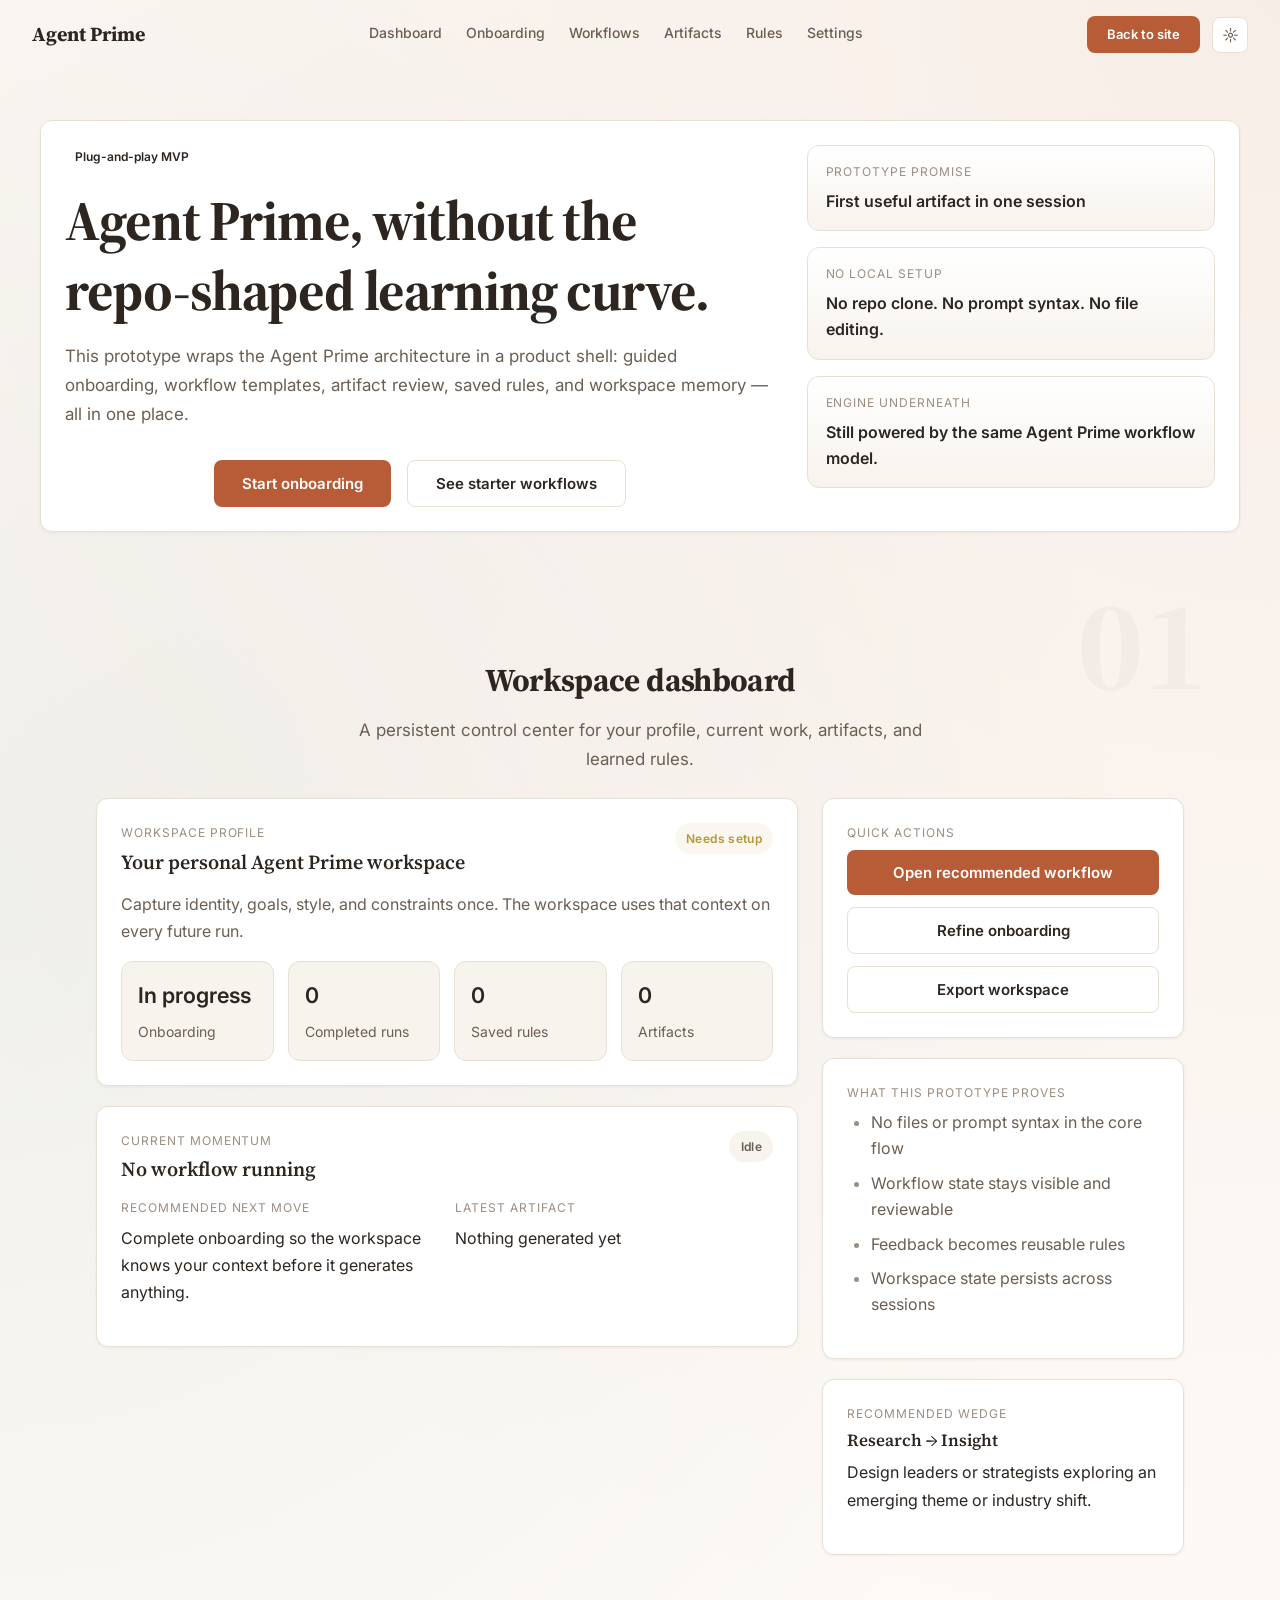
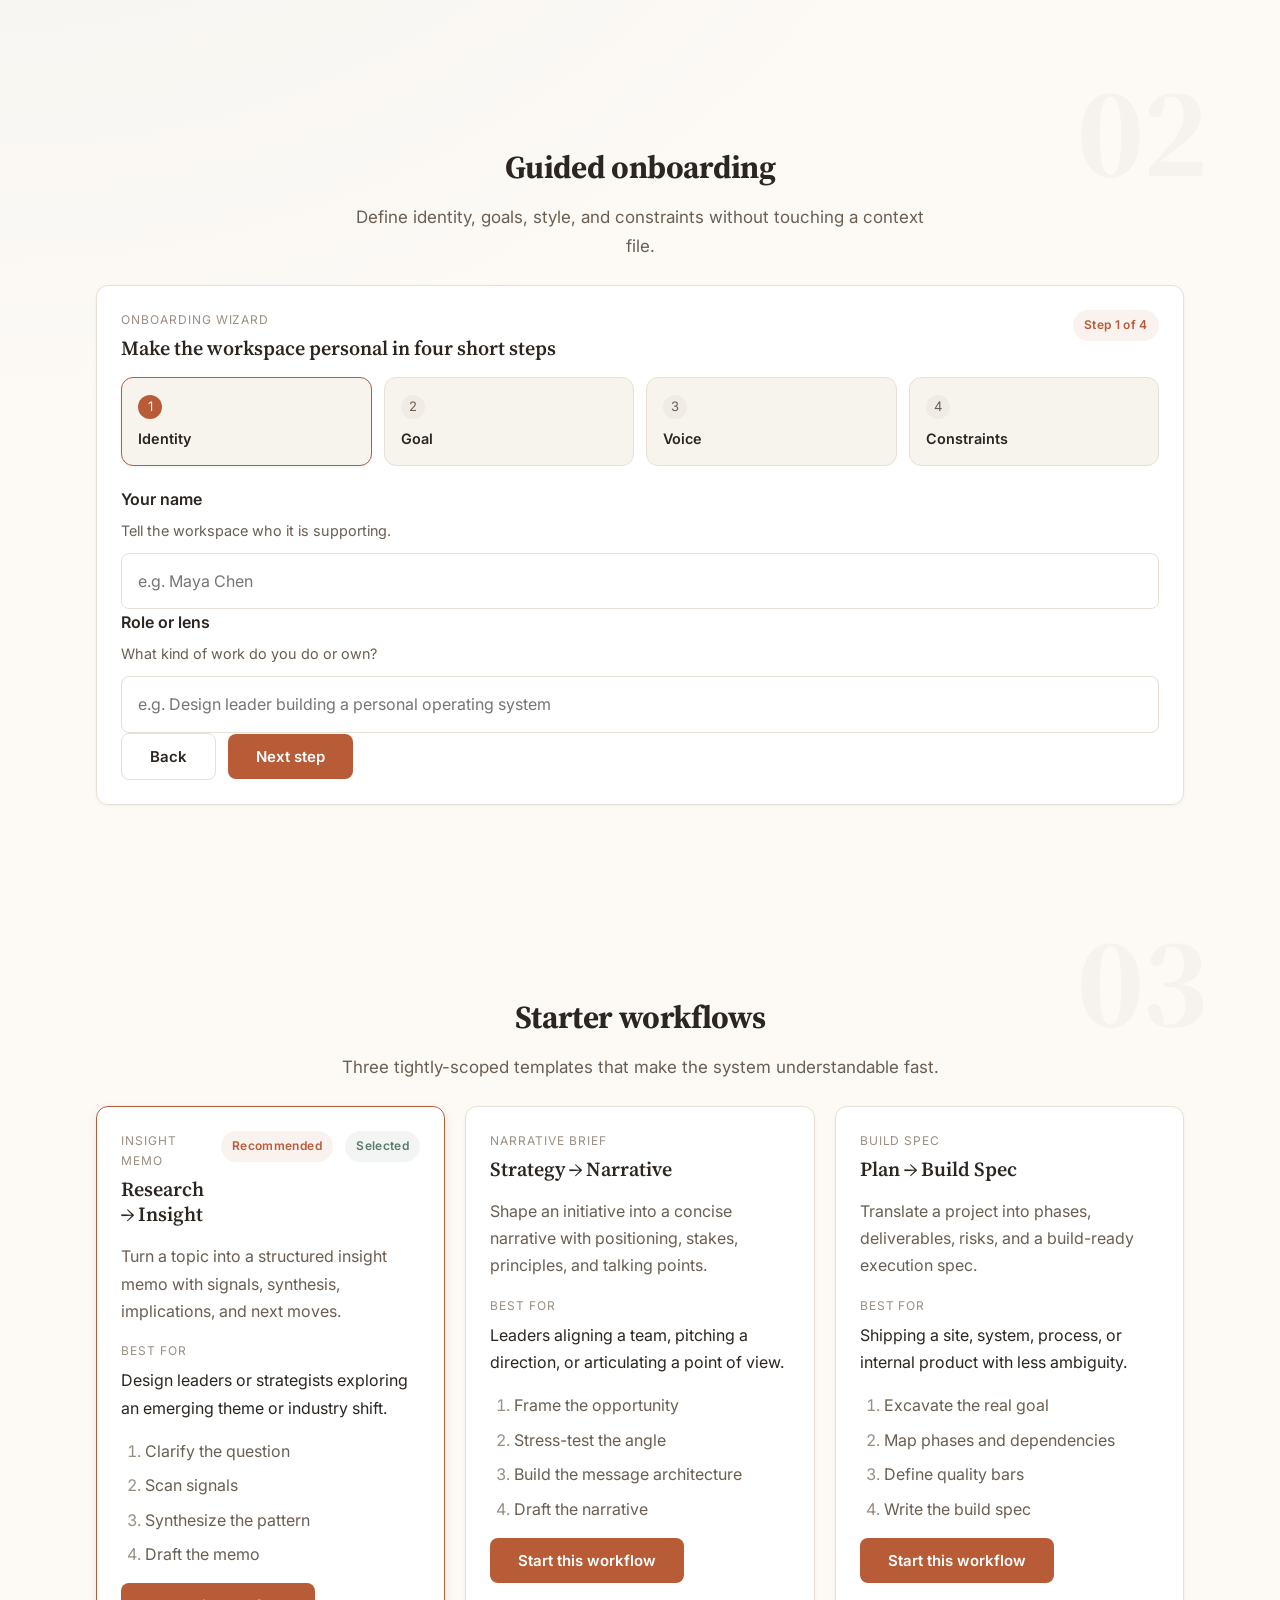
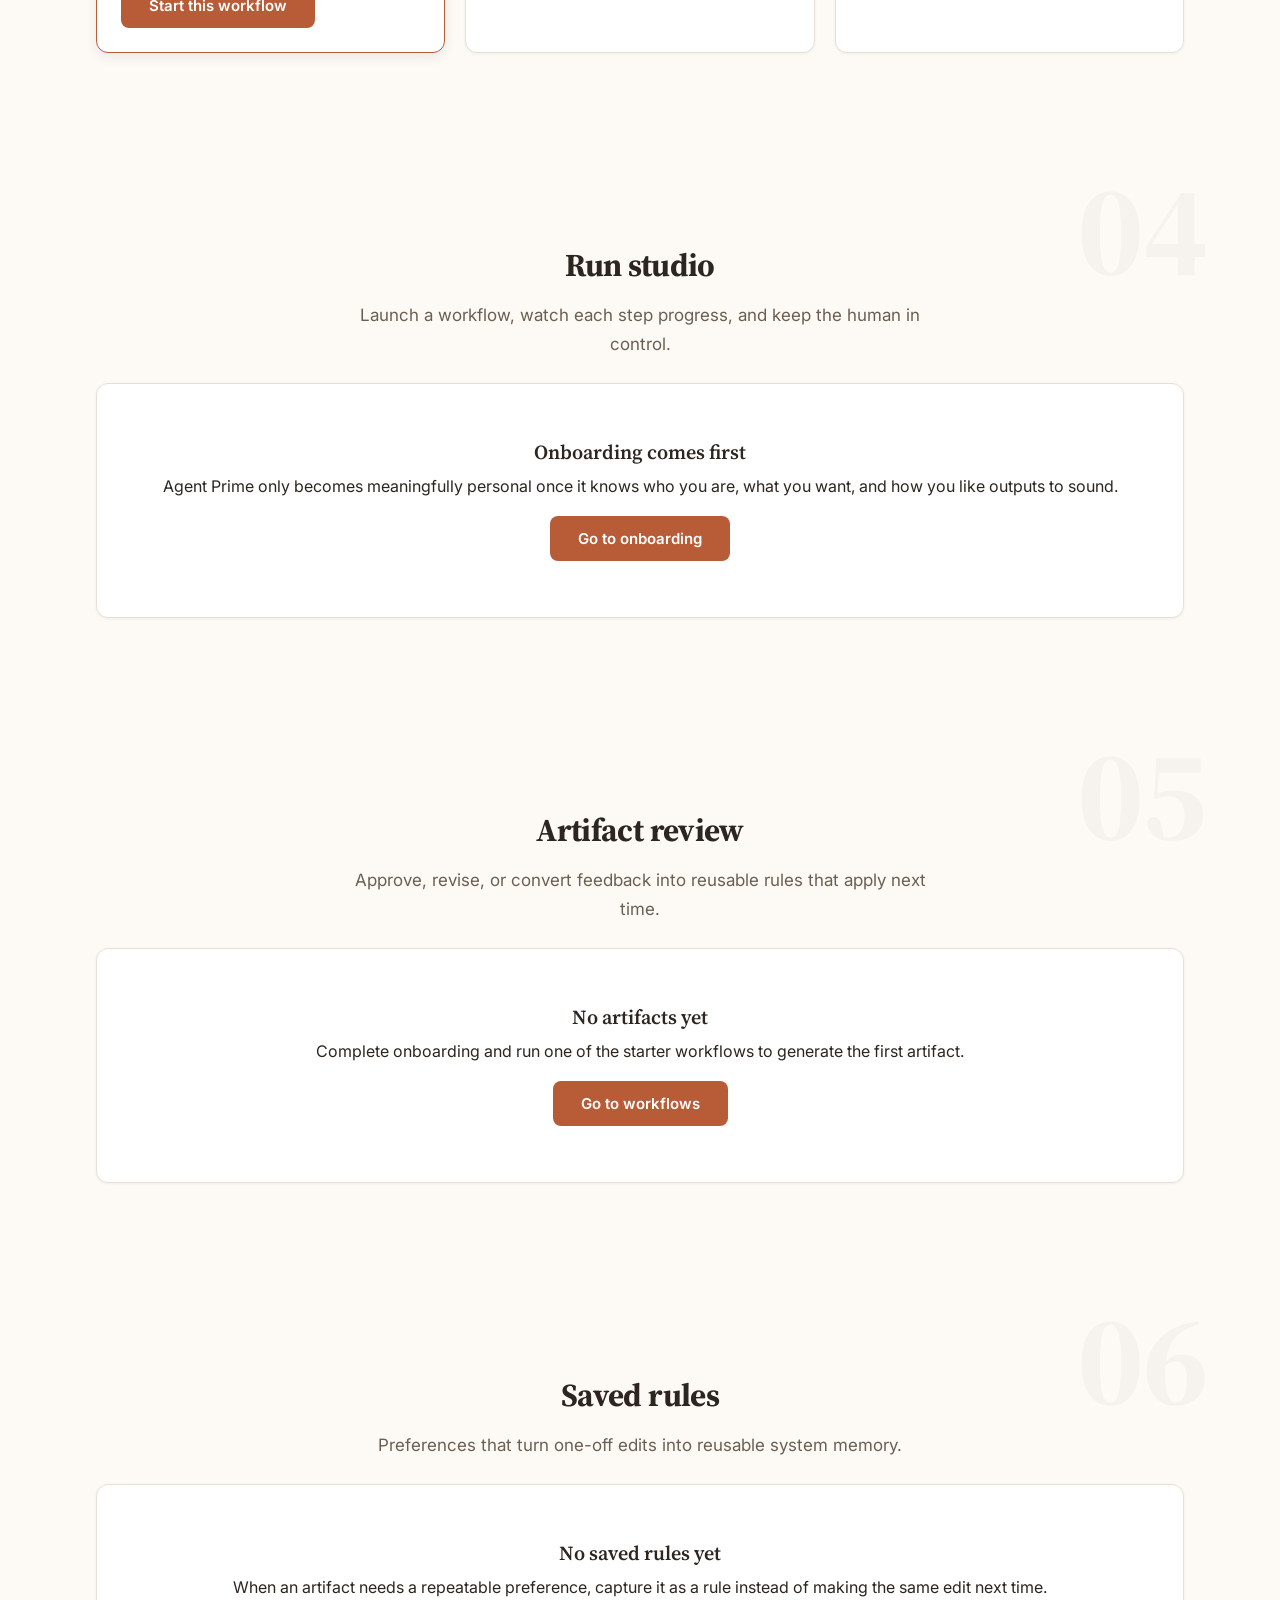
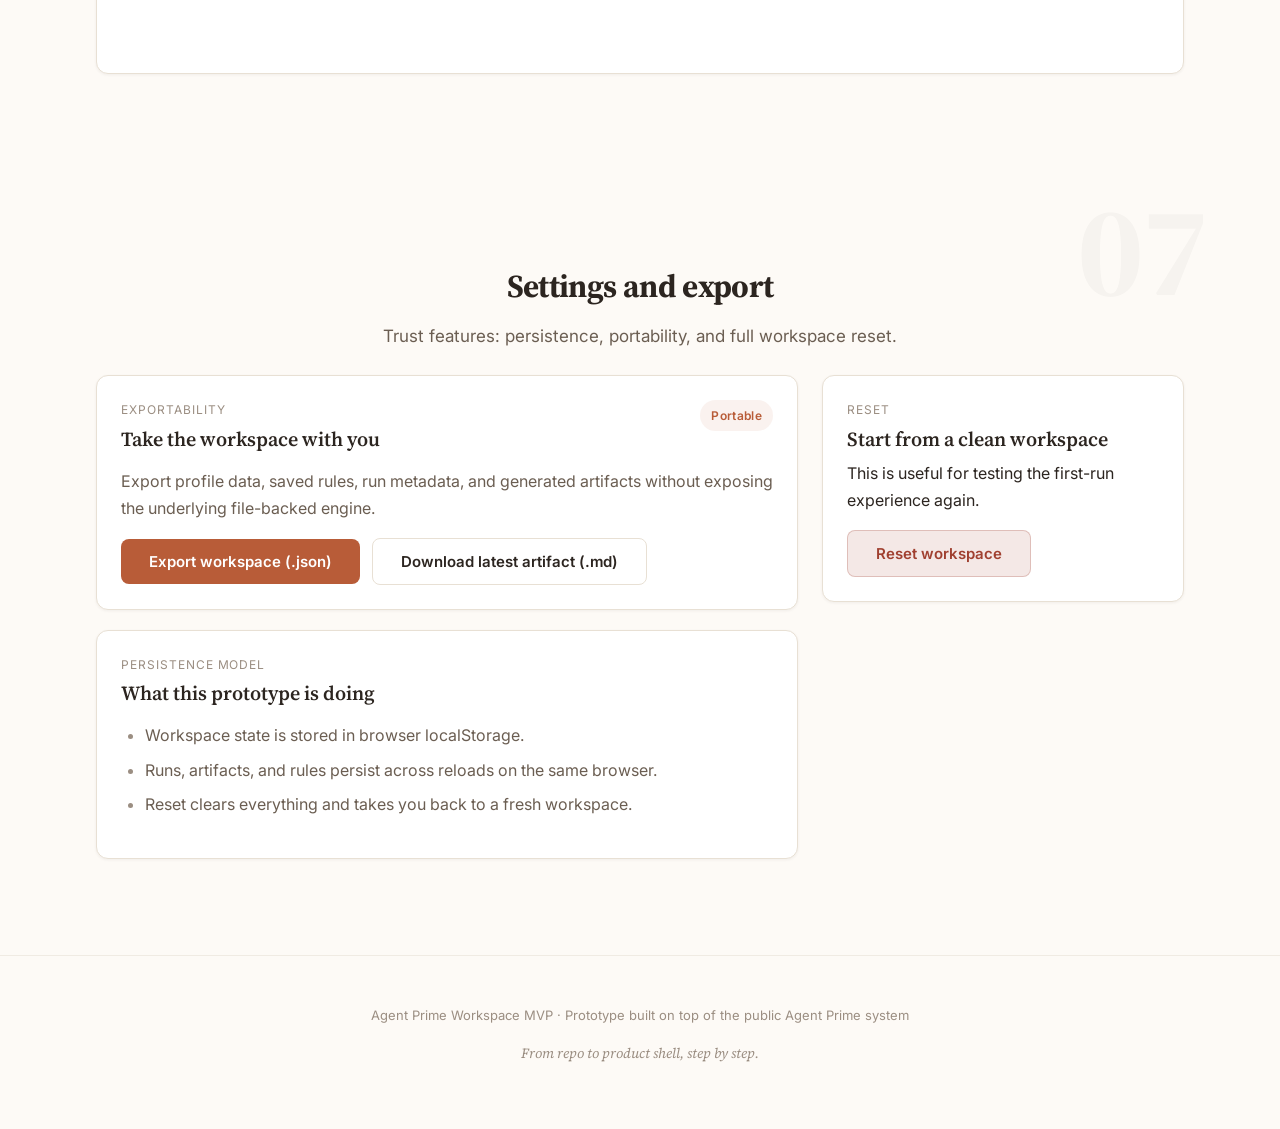
==== commit 91b90ebf: "Add first-run productization flow Co-authored-by: Copilot <223556219+Copilot@users.noreply.github.co" ====
--- a/workspace-mvp/index.html
+++ b/workspace-mvp/index.html
@@ -51,7 +51,7 @@
     </nav>
 
     <div class="site-nav__right">
-      <a href="../README.md" class="site-nav__cta">Back to repo</a>
+      <a href="../index.html" class="site-nav__cta">Back to site</a>
       <button
         class="theme-toggle"
         type="button"
